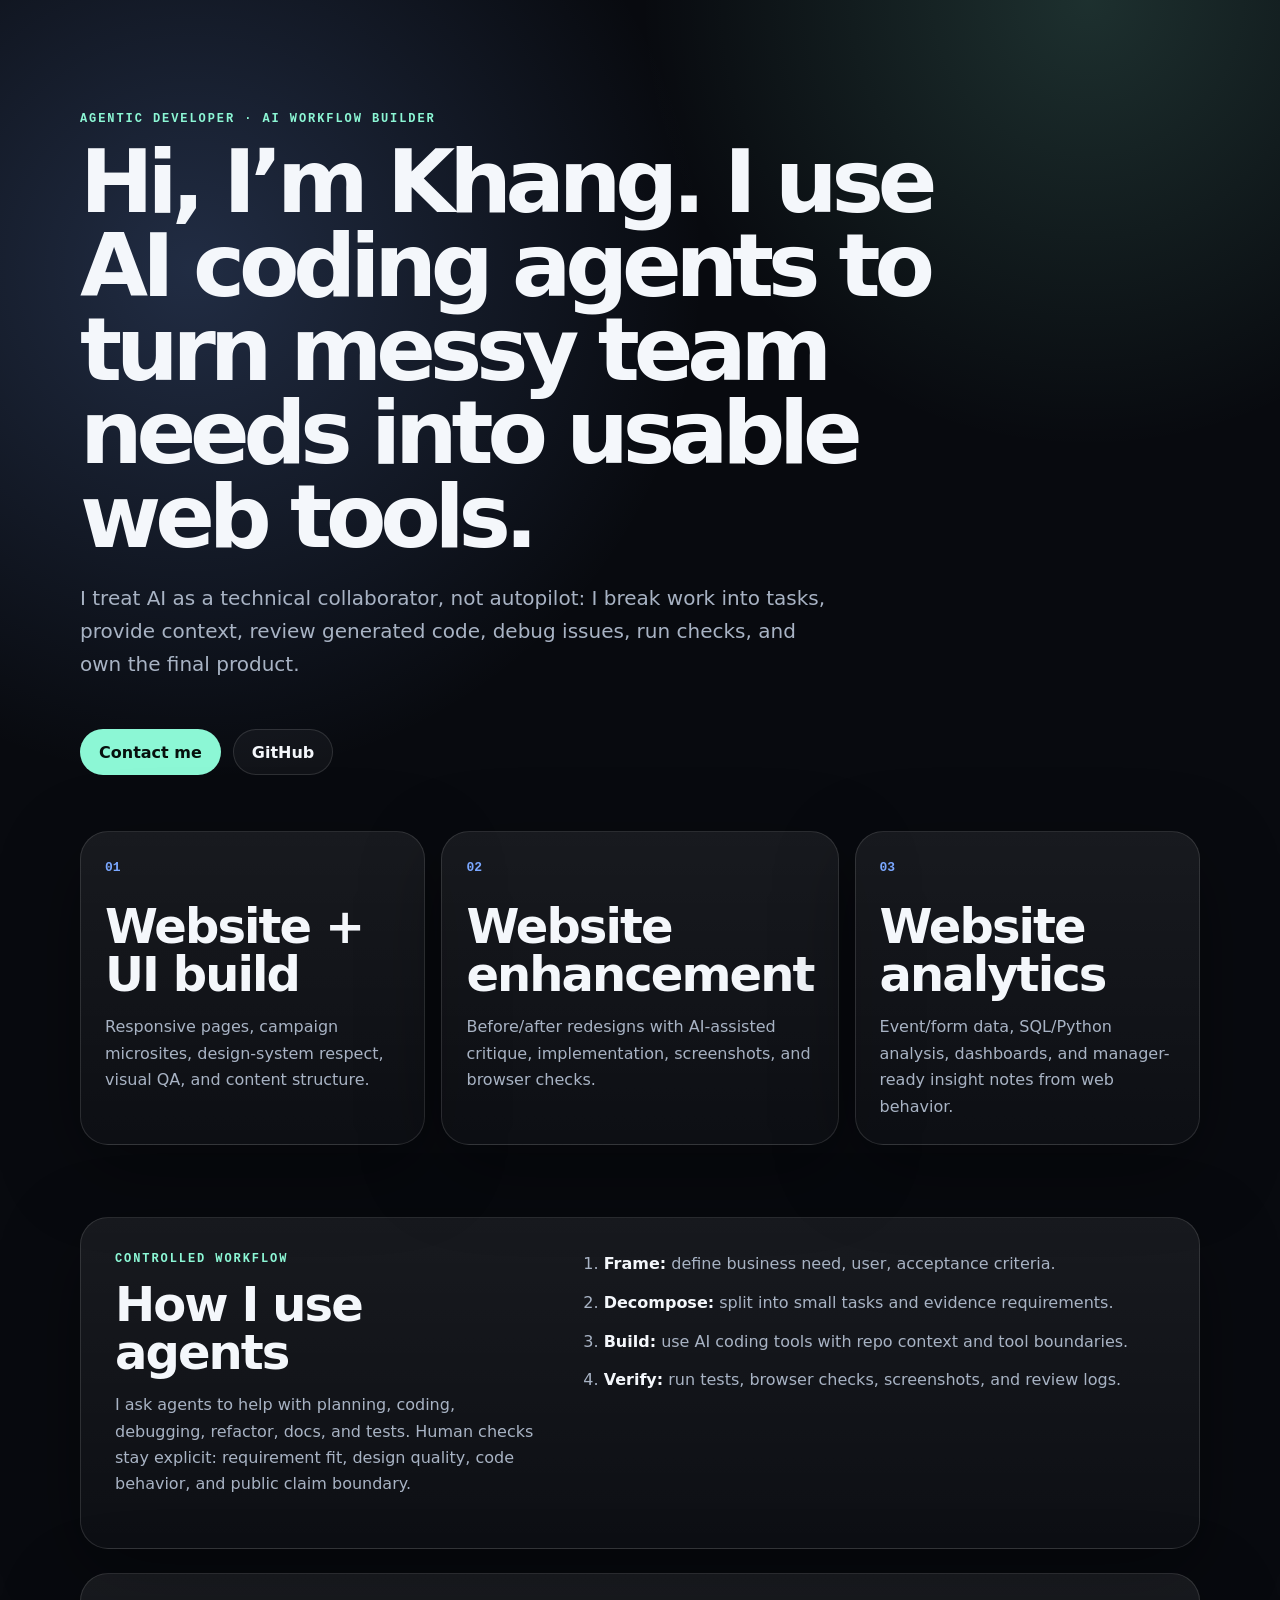
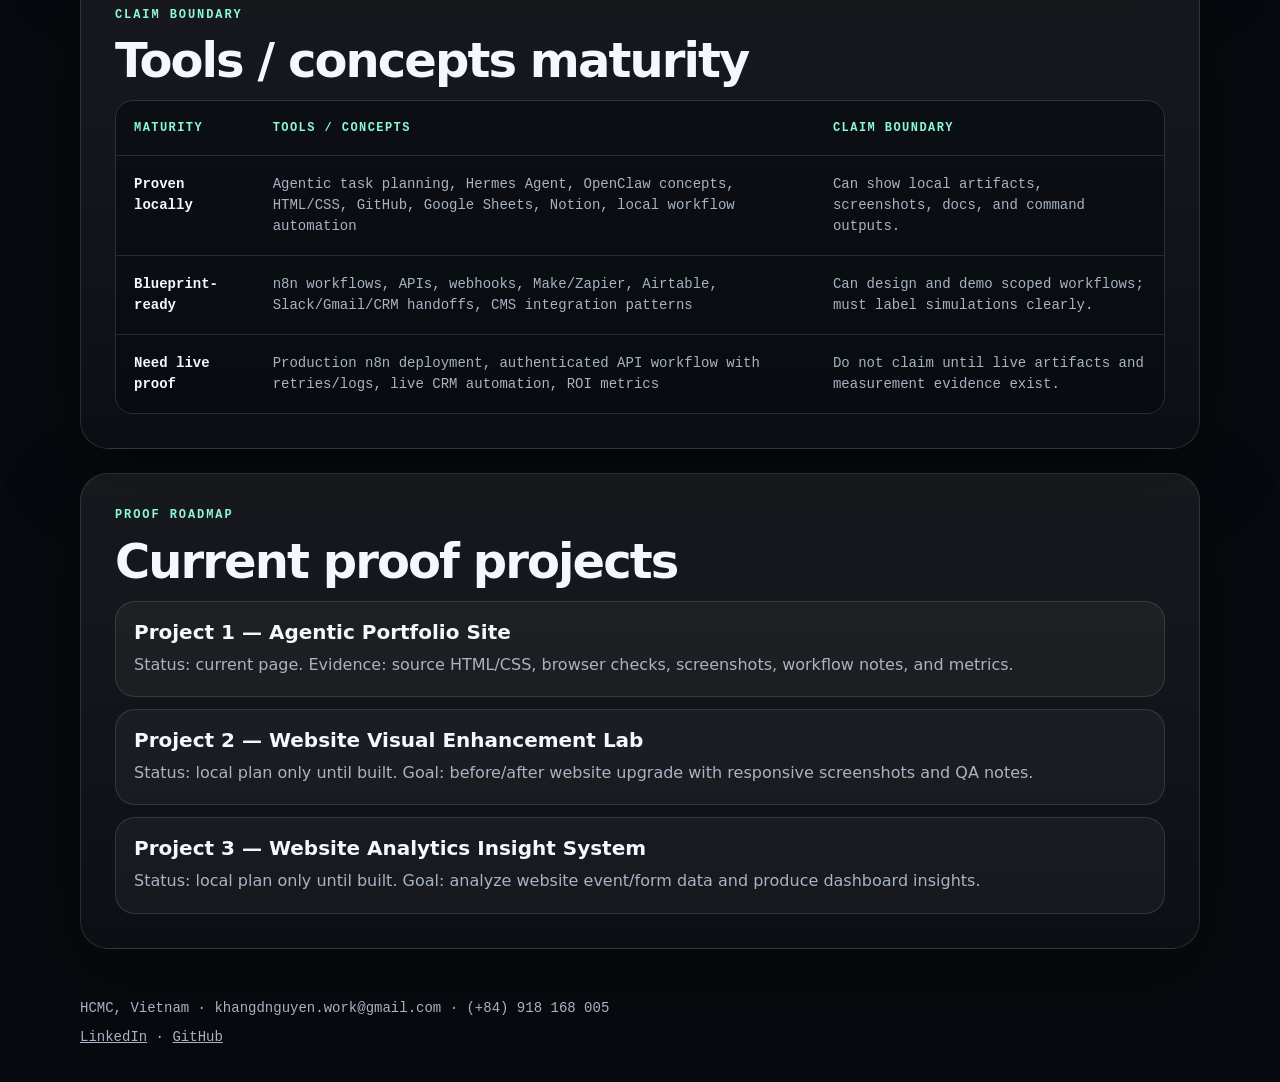
==== src/index.html @ bc2390c4 "Deploy agentic portfolio site" ====
<!doctype html>
<html lang="en">
<head>
  <meta charset="utf-8" />
  <meta name="viewport" content="width=device-width, initial-scale=1" />
  <title>Khang Nguyen — Agentic Developer</title>
  <meta name="description" content="Khang Nguyen builds web tools with AI coding agents, human review, and verification evidence." />
  <link rel="stylesheet" href="./styles.css" />
</head>
<body>
  <main class="site-shell">
    <section class="hero" aria-labelledby="hero-title">
      <div class="eyebrow">Agentic Developer · AI Workflow Builder</div>
      <h1 id="hero-title">Hi, I’m Khang. I use AI coding agents to turn messy team needs into usable web tools.</h1>
      <p class="hero-copy">I treat AI as a technical collaborator, not autopilot: I break work into tasks, provide context, review generated code, debug issues, run checks, and own the final product.</p>
      <div class="hero-actions">
        <a class="button primary" href="mailto:khangdnguyen.work@gmail.com">Contact me</a>
        <a class="button secondary" href="https://github.com/im-khang">GitHub</a>
      </div>
    </section>

    <section class="proof-grid" aria-label="Portfolio proof pillars">
      <article class="card">
        <span class="card-kicker">01</span>
        <h2>Website + UI build</h2>
        <p>Responsive pages, campaign microsites, design-system respect, visual QA, and content structure.</p>
      </article>
      <article class="card">
        <span class="card-kicker">02</span>
        <h2>Website enhancement</h2>
        <p>Before/after redesigns with AI-assisted critique, implementation, screenshots, and browser checks.</p>
      </article>
      <article class="card">
        <span class="card-kicker">03</span>
        <h2>Website analytics</h2>
        <p>Event/form data, SQL/Python analysis, dashboards, and manager-ready insight notes from web behavior.</p>
      </article>
    </section>

    <section class="workflow" aria-labelledby="workflow-title">
      <div>
        <div class="eyebrow">Controlled workflow</div>
        <h2 id="workflow-title">How I use agents</h2>
        <p>I ask agents to help with planning, coding, debugging, refactor, docs, and tests. Human checks stay explicit: requirement fit, design quality, code behavior, and public claim boundary.</p>
      </div>
      <ol class="steps">
        <li><strong>Frame:</strong> define business need, user, acceptance criteria.</li>
        <li><strong>Decompose:</strong> split into small tasks and evidence requirements.</li>
        <li><strong>Build:</strong> use AI coding tools with repo context and tool boundaries.</li>
        <li><strong>Verify:</strong> run tests, browser checks, screenshots, and review logs.</li>
      </ol>
    </section>

    <section class="maturity" aria-labelledby="maturity-title">
      <div class="eyebrow">Claim boundary</div>
      <h2 id="maturity-title">Tools / concepts maturity</h2>
      <div class="table-wrap">
        <table>
          <thead>
            <tr>
              <th>MATURITY</th>
              <th>TOOLS / CONCEPTS</th>
              <th>CLAIM BOUNDARY</th>
            </tr>
          </thead>
          <tbody>
            <tr>
              <td>Proven locally</td>
              <td>Agentic task planning, Hermes Agent, OpenClaw concepts, HTML/CSS, GitHub, Google Sheets, Notion, local workflow automation</td>
              <td>Can show local artifacts, screenshots, docs, and command outputs.</td>
            </tr>
            <tr>
              <td>Blueprint-ready</td>
              <td>n8n workflows, APIs, webhooks, Make/Zapier, Airtable, Slack/Gmail/CRM handoffs, CMS integration patterns</td>
              <td>Can design and demo scoped workflows; must label simulations clearly.</td>
            </tr>
            <tr>
              <td>Need live proof</td>
              <td>Production n8n deployment, authenticated API workflow with retries/logs, live CRM automation, ROI metrics</td>
              <td>Do not claim until live artifacts and measurement evidence exist.</td>
            </tr>
          </tbody>
        </table>
      </div>
    </section>

    <section class="cases" aria-labelledby="cases-title">
      <div class="eyebrow">Proof roadmap</div>
      <h2 id="cases-title">Current proof projects</h2>
      <div class="case-list">
        <article>
          <h3>Project 1 — Agentic Portfolio Site</h3>
          <p>Status: current page. Evidence: source HTML/CSS, browser checks, screenshots, workflow notes, and metrics.</p>
        </article>
        <article>
          <h3>Project 2 — Website Visual Enhancement Lab</h3>
          <p>Status: local plan only until built. Goal: before/after website upgrade with responsive screenshots and QA notes.</p>
        </article>
        <article>
          <h3>Project 3 — Website Analytics Insight System</h3>
          <p>Status: local plan only until built. Goal: analyze website event/form data and produce dashboard insights.</p>
        </article>
      </div>
    </section>

    <footer>
      <p>HCMC, Vietnam · khangdnguyen.work@gmail.com · (+84) 918 168 005</p>
      <p><a href="https://www.linkedin.com/in/khangnguyenduy3110/">LinkedIn</a> · <a href="https://github.com/im-khang">GitHub</a></p>
    </footer>
  </main>
</body>
</html>
---- src/styles.css ----
:root {
  color-scheme: dark;
  --bg: #080a0f;
  --panel: #111722;
  --panel-2: #151d2b;
  --text: #f4f7fb;
  --muted: #a8b3c4;
  --line: rgba(255,255,255,.12);
  --accent: #8cf7d5;
  --accent-2: #7aa7ff;
  --warn: #ffd166;
  --shadow: 0 24px 80px rgba(0,0,0,.35);
}

* { box-sizing: border-box; }
html { scroll-behavior: smooth; }
body {
  margin: 0;
  min-height: 100vh;
  background:
    radial-gradient(circle at 15% 10%, rgba(122,167,255,.22), transparent 32rem),
    radial-gradient(circle at 85% 0%, rgba(140,247,213,.16), transparent 28rem),
    var(--bg);
  color: var(--text);
  font-family: Inter, ui-sans-serif, system-ui, -apple-system, BlinkMacSystemFont, "Segoe UI", sans-serif;
}

a { color: inherit; }
.site-shell {
  width: min(1120px, calc(100% - 32px));
  margin: 0 auto;
  padding: 40px 0 28px;
}

.hero {
  min-height: 74vh;
  display: grid;
  align-content: center;
  padding: 72px 0 44px;
}
.eyebrow {
  color: var(--accent);
  font: 700 12px/1.2 ui-monospace, SFMono-Regular, Menlo, monospace;
  letter-spacing: .16em;
  text-transform: uppercase;
  margin-bottom: 14px;
}
h1, h2, h3, p { margin-top: 0; }
h1 {
  max-width: 940px;
  font-size: clamp(42px, 8vw, 88px);
  line-height: .95;
  letter-spacing: -.07em;
  margin-bottom: 24px;
}
h2 {
  font-size: clamp(28px, 4vw, 48px);
  line-height: 1;
  letter-spacing: -.04em;
  margin-bottom: 16px;
}
h3 { font-size: 20px; margin-bottom: 8px; }
p { color: var(--muted); line-height: 1.65; }
.hero-copy { max-width: 760px; font-size: 20px; }
.hero-actions { display: flex; gap: 12px; flex-wrap: wrap; margin-top: 28px; }
.button {
  display: inline-flex;
  align-items: center;
  justify-content: center;
  min-height: 46px;
  padding: 0 18px;
  border-radius: 999px;
  text-decoration: none;
  border: 1px solid var(--line);
  font-weight: 700;
}
.button.primary { background: var(--accent); color: #07100d; border-color: transparent; }
.button.secondary { background: rgba(255,255,255,.04); }

.proof-grid {
  display: grid;
  grid-template-columns: repeat(3, 1fr);
  gap: 16px;
  margin: 12px 0 72px;
}
.card, .workflow, .maturity, .cases {
  background: linear-gradient(180deg, rgba(255,255,255,.065), rgba(255,255,255,.025));
  border: 1px solid var(--line);
  border-radius: 28px;
  box-shadow: var(--shadow);
}
.card { padding: 24px; }
.card-kicker {
  display: inline-flex;
  margin-bottom: 28px;
  color: var(--accent-2);
  font: 700 13px/1 ui-monospace, SFMono-Regular, Menlo, monospace;
}
.card p { margin-bottom: 0; }

.workflow {
  display: grid;
  grid-template-columns: .85fr 1.15fr;
  gap: 32px;
  padding: 34px;
  margin-bottom: 24px;
}
.steps {
  margin: 0;
  padding-left: 24px;
  color: var(--muted);
}
.steps li { margin: 0 0 14px; line-height: 1.55; }
.steps strong { color: var(--text); }

.maturity, .cases { padding: 34px; margin-bottom: 24px; }
.table-wrap { overflow-x: auto; border-radius: 18px; border: 1px solid var(--line); }
table {
  width: 100%;
  min-width: 760px;
  border-collapse: collapse;
  background: rgba(5,8,12,.55);
  font: 14px/1.5 ui-monospace, SFMono-Regular, Menlo, monospace;
}
th, td { padding: 18px; text-align: left; vertical-align: top; border-bottom: 1px solid var(--line); }
th { color: var(--accent); font-size: 12px; letter-spacing: .12em; }
td { color: var(--muted); }
td:first-child { color: var(--text); font-weight: 700; }
tr:last-child td { border-bottom: 0; }

.case-list { display: grid; gap: 12px; }
.case-list article {
  padding: 18px;
  background: rgba(255,255,255,.04);
  border: 1px solid var(--line);
  border-radius: 20px;
}
.case-list p { margin-bottom: 0; }

footer {
  padding: 24px 0 0;
  color: var(--muted);
  font: 14px/1.6 ui-monospace, SFMono-Regular, Menlo, monospace;
}
footer p { margin: 0 0 6px; }

@media (max-width: 820px) {
  .site-shell { width: min(100% - 22px, 1120px); padding-top: 20px; }
  .hero { min-height: auto; padding: 56px 0 30px; }
  .proof-grid, .workflow { grid-template-columns: 1fr; }
  .proof-grid { margin-bottom: 24px; }
  .workflow, .maturity, .cases { padding: 22px; border-radius: 22px; }
  h1 { letter-spacing: -.05em; }
  .hero-copy { font-size: 17px; }
  table { font-size: 13px; }
}
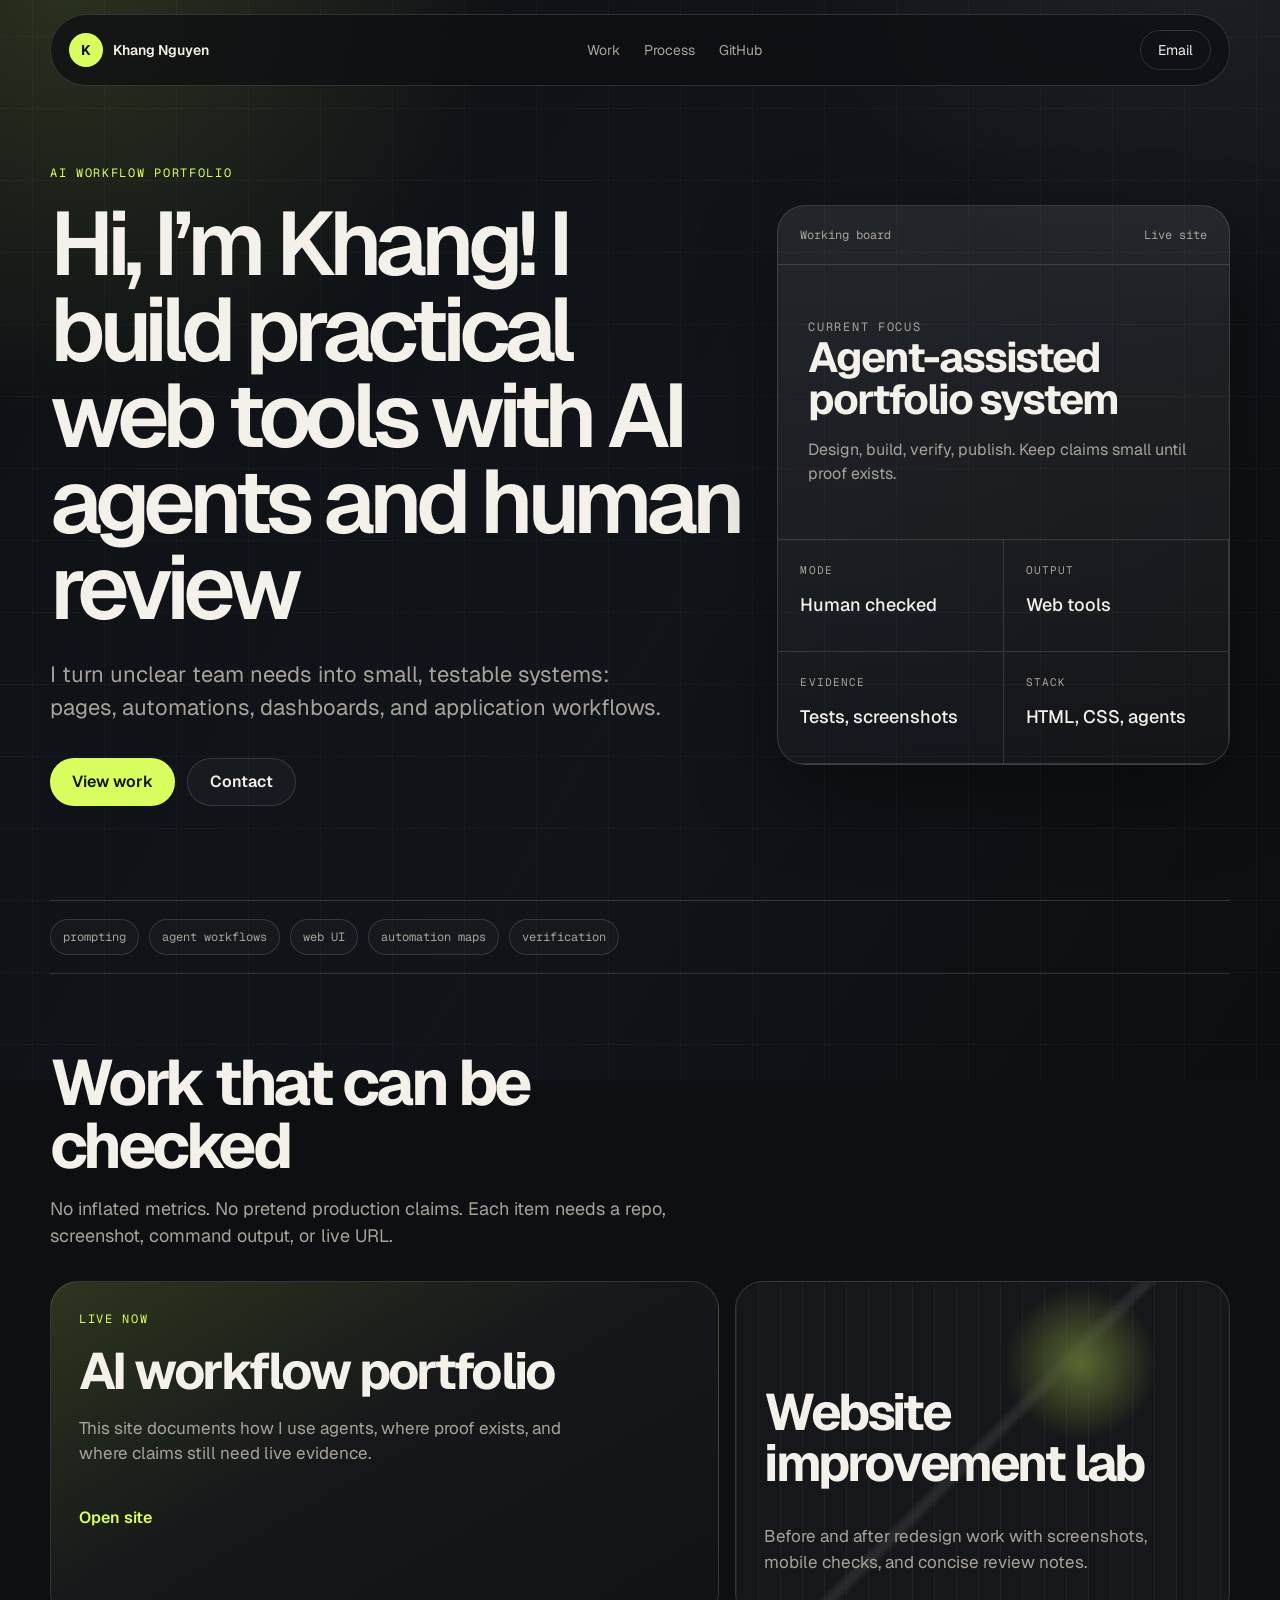
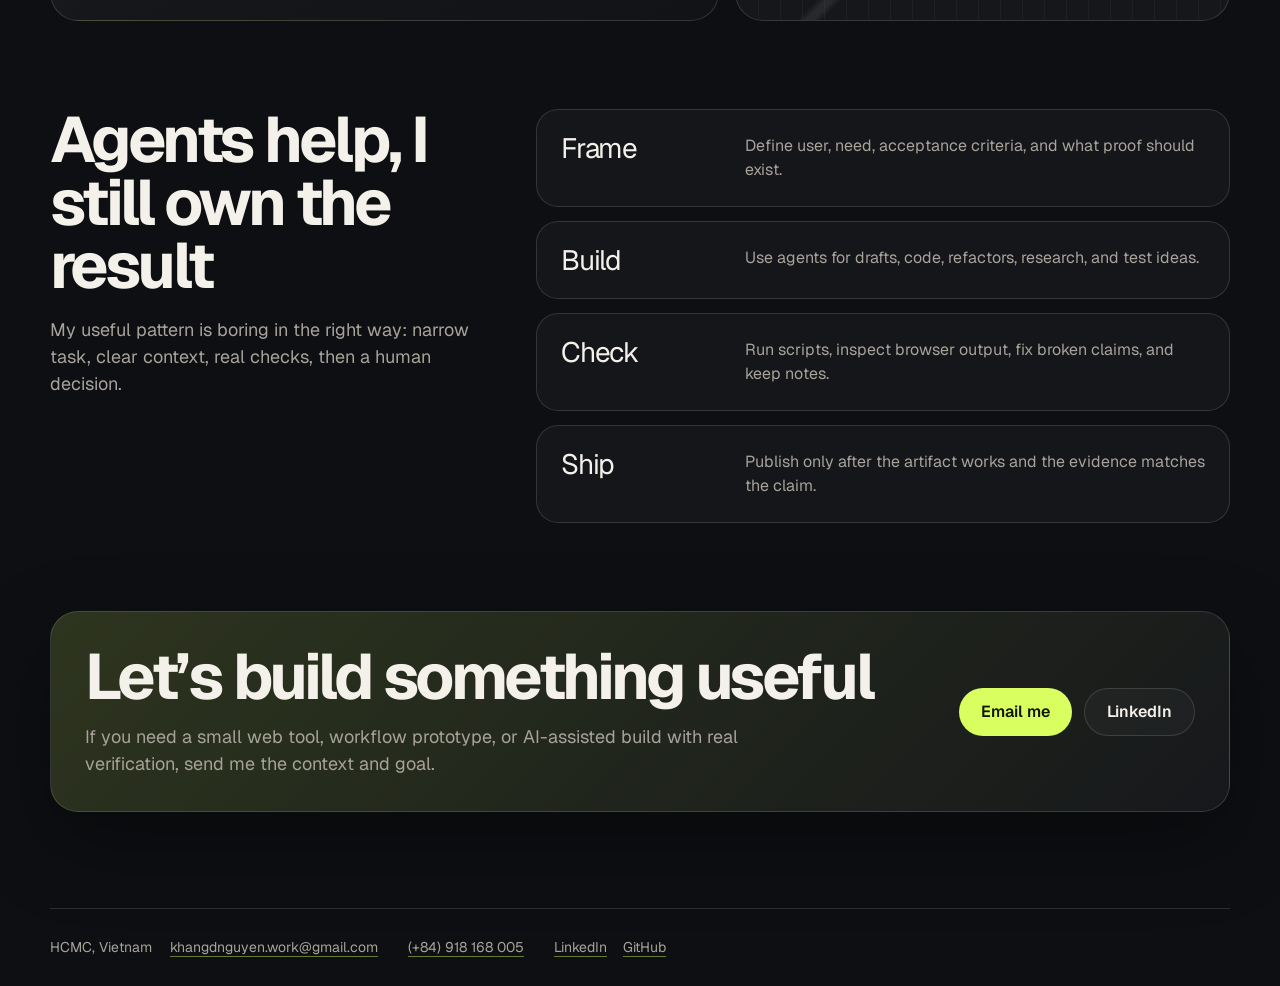
==== commit 0116a6f7: "Add portfolio closing CTA" ====
--- a/src/index.html
+++ b/src/index.html
@@ -3,110 +3,154 @@
 <head>
   <meta charset="utf-8" />
   <meta name="viewport" content="width=device-width, initial-scale=1" />
-  <title>Khang Nguyen — Agentic Developer</title>
-  <meta name="description" content="Khang Nguyen builds web tools with AI coding agents, human review, and verification evidence." />
+  <title>Khang Nguyen - AI workflow portfolio</title>
+  <meta name="description" content="Khang Nguyen builds small web tools and AI-assisted workflows with clear verification evidence." />
+  <meta property="og:title" content="Khang Nguyen - AI workflow portfolio" />
+  <meta property="og:description" content="AI workflow builder focused on practical web tools, agent-assisted delivery, and honest proof." />
+  <link rel="preconnect" href="https://fonts.googleapis.com" />
+  <link rel="preconnect" href="https://fonts.gstatic.com" crossorigin />
+  <link href="https://fonts.googleapis.com/css2?family=Geist:wght@300;400;500;600&family=Geist+Mono:wght@400;500&display=swap" rel="stylesheet" />
   <link rel="stylesheet" href="./styles.css" />
 </head>
 <body>
-  <main class="site-shell">
+  <div class="ambient" aria-hidden="true"></div>
+  <header class="nav">
+    <a class="brand" href="#top" aria-label="Khang Nguyen home">
+      <span class="mark">K</span>
+      <span>Khang Nguyen</span>
+    </a>
+    <nav aria-label="Primary">
+      <a href="#work">Work</a>
+      <a href="#process">Process</a>
+      <a href="https://github.com/im-khang">GitHub</a>
+    </nav>
+    <a class="nav-cta" href="mailto:khangdnguyen.work@gmail.com">Email</a>
+  </header>
+
+  <main id="top">
     <section class="hero" aria-labelledby="hero-title">
-      <div class="eyebrow">Agentic Developer · AI Workflow Builder</div>
-      <h1 id="hero-title">Hi, I’m Khang. I use AI coding agents to turn messy team needs into usable web tools.</h1>
-      <p class="hero-copy">I treat AI as a technical collaborator, not autopilot: I break work into tasks, provide context, review generated code, debug issues, run checks, and own the final product.</p>
-      <div class="hero-actions">
-        <a class="button primary" href="mailto:khangdnguyen.work@gmail.com">Contact me</a>
-        <a class="button secondary" href="https://github.com/im-khang">GitHub</a>
+      <div class="hero-copy">
+        <p class="kicker">AI workflow portfolio</p>
+        <h1 id="hero-title">Hi, I’m Khang! I build practical web tools with AI agents and human review</h1>
+        <p class="lead">I turn unclear team needs into small, testable systems: pages, automations, dashboards, and application workflows.</p>
+        <div class="hero-actions" aria-label="Primary actions">
+          <a class="button primary" href="#work">View work</a>
+          <a class="button ghost" href="mailto:khangdnguyen.work@gmail.com">Contact</a>
+        </div>
       </div>
+
+      <aside class="hero-panel" aria-label="Current working board">
+        <div class="panel-top">
+          <span>Working board</span>
+          <span>Live site</span>
+        </div>
+        <div class="panel-feature">
+          <p class="panel-label">Current focus</p>
+          <h2>Agent-assisted portfolio system</h2>
+          <p>Design, build, verify, publish. Keep claims small until proof exists.</p>
+        </div>
+        <div class="panel-grid">
+          <div>
+            <span>Mode</span>
+            <strong>Human checked</strong>
+          </div>
+          <div>
+            <span>Output</span>
+            <strong>Web tools</strong>
+          </div>
+          <div>
+            <span>Evidence</span>
+            <strong>Tests, screenshots</strong>
+          </div>
+          <div>
+            <span>Stack</span>
+            <strong>HTML, CSS, agents</strong>
+          </div>
+        </div>
+      </aside>
     </section>
 
-    <section class="proof-grid" aria-label="Portfolio proof pillars">
-      <article class="card">
-        <span class="card-kicker">01</span>
-        <h2>Website + UI build</h2>
-        <p>Responsive pages, campaign microsites, design-system respect, visual QA, and content structure.</p>
-      </article>
-      <article class="card">
-        <span class="card-kicker">02</span>
-        <h2>Website enhancement</h2>
-        <p>Before/after redesigns with AI-assisted critique, implementation, screenshots, and browser checks.</p>
-      </article>
-      <article class="card">
-        <span class="card-kicker">03</span>
-        <h2>Website analytics</h2>
-        <p>Event/form data, SQL/Python analysis, dashboards, and manager-ready insight notes from web behavior.</p>
-      </article>
+    <section class="capability-strip" aria-label="Capabilities">
+      <span>prompting</span>
+      <span>agent workflows</span>
+      <span>web UI</span>
+      <span>automation maps</span>
+      <span>verification</span>
     </section>
 
-    <section class="workflow" aria-labelledby="workflow-title">
-      <div>
-        <div class="eyebrow">Controlled workflow</div>
-        <h2 id="workflow-title">How I use agents</h2>
-        <p>I ask agents to help with planning, coding, debugging, refactor, docs, and tests. Human checks stay explicit: requirement fit, design quality, code behavior, and public claim boundary.</p>
+    <section id="work" class="work" aria-labelledby="work-title">
+      <div class="section-heading">
+        <h2 id="work-title">Work that can be checked</h2>
+        <p>No inflated metrics. No pretend production claims. Each item needs a repo, screenshot, command output, or live URL.</p>
       </div>
-      <ol class="steps">
-        <li><strong>Frame:</strong> define business need, user, acceptance criteria.</li>
-        <li><strong>Decompose:</strong> split into small tasks and evidence requirements.</li>
-        <li><strong>Build:</strong> use AI coding tools with repo context and tool boundaries.</li>
-        <li><strong>Verify:</strong> run tests, browser checks, screenshots, and review logs.</li>
-      </ol>
-    </section>
-
-    <section class="maturity" aria-labelledby="maturity-title">
-      <div class="eyebrow">Claim boundary</div>
-      <h2 id="maturity-title">Tools / concepts maturity</h2>
-      <div class="table-wrap">
-        <table>
-          <thead>
-            <tr>
-              <th>MATURITY</th>
-              <th>TOOLS / CONCEPTS</th>
-              <th>CLAIM BOUNDARY</th>
-            </tr>
-          </thead>
-          <tbody>
-            <tr>
-              <td>Proven locally</td>
-              <td>Agentic task planning, Hermes Agent, OpenClaw concepts, HTML/CSS, GitHub, Google Sheets, Notion, local workflow automation</td>
-              <td>Can show local artifacts, screenshots, docs, and command outputs.</td>
-            </tr>
-            <tr>
-              <td>Blueprint-ready</td>
-              <td>n8n workflows, APIs, webhooks, Make/Zapier, Airtable, Slack/Gmail/CRM handoffs, CMS integration patterns</td>
-              <td>Can design and demo scoped workflows; must label simulations clearly.</td>
-            </tr>
-            <tr>
-              <td>Need live proof</td>
-              <td>Production n8n deployment, authenticated API workflow with retries/logs, live CRM automation, ROI metrics</td>
-              <td>Do not claim until live artifacts and measurement evidence exist.</td>
-            </tr>
-          </tbody>
-        </table>
-      </div>
-    </section>
-
-    <section class="cases" aria-labelledby="cases-title">
-      <div class="eyebrow">Proof roadmap</div>
-      <h2 id="cases-title">Current proof projects</h2>
-      <div class="case-list">
-        <article>
-          <h3>Project 1 — Agentic Portfolio Site</h3>
-          <p>Status: current page. Evidence: source HTML/CSS, browser checks, screenshots, workflow notes, and metrics.</p>
+      <div class="work-grid">
+        <article class="work-card featured">
+          <div class="work-meta">Live now</div>
+          <h3>AI workflow portfolio</h3>
+          <p>This site documents how I use agents, where proof exists, and where claims still need live evidence.</p>
+          <a href="https://im-khang.com">Open site</a>
         </article>
-        <article>
-          <h3>Project 2 — Website Visual Enhancement Lab</h3>
-          <p>Status: local plan only until built. Goal: before/after website upgrade with responsive screenshots and QA notes.</p>
-        </article>
-        <article>
-          <h3>Project 3 — Website Analytics Insight System</h3>
-          <p>Status: local plan only until built. Goal: analyze website event/form data and produce dashboard insights.</p>
+        <article class="work-card image-card">
+          <div class="texture" aria-hidden="true"></div>
+          <h3>Website improvement lab</h3>
+          <p>Before and after redesign work with screenshots, mobile checks, and concise review notes.</p>
         </article>
       </div>
     </section>
 
-    <footer>
-      <p>HCMC, Vietnam · khangdnguyen.work@gmail.com · (+84) 918 168 005</p>
-      <p><a href="https://www.linkedin.com/in/khangnguyenduy3110/">LinkedIn</a> · <a href="https://github.com/im-khang">GitHub</a></p>
-    </footer>
+    <section id="process" class="process" aria-labelledby="process-title">
+      <div class="process-copy">
+        <h2 id="process-title">Agents help, I still own the result</h2>
+        <p>My useful pattern is boring in the right way: narrow task, clear context, real checks, then a human decision.</p>
+      </div>
+      <ol class="process-list">
+        <li>
+          <span>Frame</span>
+          <p>Define user, need, acceptance criteria, and what proof should exist.</p>
+        </li>
+        <li>
+          <span>Build</span>
+          <p>Use agents for drafts, code, refactors, research, and test ideas.</p>
+        </li>
+        <li>
+          <span>Check</span>
+          <p>Run scripts, inspect browser output, fix broken claims, and keep notes.</p>
+        </li>
+        <li>
+          <span>Ship</span>
+          <p>Publish only after the artifact works and the evidence matches the claim.</p>
+        </li>
+      </ol>
+    </section>
+
+    <section class="cta-section" aria-labelledby="cta-title">
+      <div>
+        <h2 id="cta-title">Let’s build something useful</h2>
+        <p>If you need a small web tool, workflow prototype, or AI-assisted build with real verification, send me the context and goal.</p>
+      </div>
+      <div class="cta-actions">
+        <a class="button primary" href="mailto:khangdnguyen.work@gmail.com">Email me</a>
+        <a class="button ghost" href="https://www.linkedin.com/in/khangnguyenduy3110/">LinkedIn</a>
+      </div>
+    </section>
+
   </main>
+
+  <footer class="footer">
+    <p>HCMC, Vietnam</p>
+    <p><a href="mailto:khangdnguyen.work@gmail.com">khangdnguyen.work@gmail.com</a></p>
+    <p><a href="tel:+84918168005">(+84) 918 168 005</a></p>
+    <p><a href="https://www.linkedin.com/in/khangnguyenduy3110/">LinkedIn</a> <a href="https://github.com/im-khang">GitHub</a></p>
+  </footer>
+
+  <script>
+    const revealItems = document.querySelectorAll('.work-card, .process-list li, .proof-rows article');
+    const observer = new IntersectionObserver((entries) => {
+      for (const entry of entries) {
+        if (entry.isIntersecting) entry.target.classList.add('in-view');
+      }
+    }, { threshold: 0.18 });
+    revealItems.forEach((item) => observer.observe(item));
+  </script>
 </body>
 </html>
--- a/src/styles.css
+++ b/src/styles.css
@@ -1,156 +1,64 @@
-:root {
+:root{
   color-scheme: dark;
-  --bg: #080a0f;
-  --panel: #111722;
-  --panel-2: #151d2b;
-  --text: #f4f7fb;
-  --muted: #a8b3c4;
-  --line: rgba(255,255,255,.12);
-  --accent: #8cf7d5;
-  --accent-2: #7aa7ff;
-  --warn: #ffd166;
-  --shadow: 0 24px 80px rgba(0,0,0,.35);
+  --bg:#0d0f12;
+  --panel:#15181d;
+  --panel-2:#1d2128;
+  --text:#f4f1ea;
+  --muted:#a8a39a;
+  --line:rgba(244,241,234,.14);
+  --accent:#d8ff5f;
+  --accent-dark:#1f2a05;
+  --radius:28px;
+  --shadow:0 30px 80px rgba(0,0,0,.35);
 }
-
-* { box-sizing: border-box; }
-html { scroll-behavior: smooth; }
-body {
-  margin: 0;
-  min-height: 100vh;
+*{box-sizing:border-box}
+html{scroll-behavior:smooth}
+body{
+  margin:0;
+  font-family:Geist,system-ui,-apple-system,BlinkMacSystemFont,"Segoe UI",sans-serif;
+  background:var(--bg);
+  color:var(--text);
+  line-height:1.5;
+  overflow-x:hidden;
+}
+a{color:inherit;text-decoration:none}
+.ambient{
+  position:fixed;inset:-20%;z-index:-2;pointer-events:none;
   background:
-    radial-gradient(circle at 15% 10%, rgba(122,167,255,.22), transparent 32rem),
-    radial-gradient(circle at 85% 0%, rgba(140,247,213,.16), transparent 28rem),
-    var(--bg);
-  color: var(--text);
-  font-family: Inter, ui-sans-serif, system-ui, -apple-system, BlinkMacSystemFont, "Segoe UI", sans-serif;
+    radial-gradient(circle at 18% 12%,rgba(216,255,95,.14),transparent 24%),
+    radial-gradient(circle at 84% 0%,rgba(255,255,255,.08),transparent 25%),
+    linear-gradient(120deg,#0d0f12,#111419 55%,#0b0c0f);
 }
-
-a { color: inherit; }
-.site-shell {
-  width: min(1120px, calc(100% - 32px));
-  margin: 0 auto;
-  padding: 40px 0 28px;
+.ambient:after{
+  content:"";position:absolute;inset:0;opacity:.08;mix-blend-mode:screen;
+  background-image:linear-gradient(rgba(255,255,255,.35) 1px,transparent 1px),linear-gradient(90deg,rgba(255,255,255,.35) 1px,transparent 1px);
+  background-size:72px 72px;
 }
-
-.hero {
-  min-height: 74vh;
-  display: grid;
-  align-content: center;
-  padding: 72px 0 44px;
+.nav{
+  position:sticky;top:0;z-index:10;height:72px;margin:14px auto 0;padding:0 18px;
+  width:min(1180px,calc(100% - 28px));display:flex;align-items:center;justify-content:space-between;gap:20px;
+  border:1px solid var(--line);border-radius:999px;background:rgba(13,15,18,.72);backdrop-filter:blur(18px);-webkit-backdrop-filter:blur(18px);
 }
-.eyebrow {
-  color: var(--accent);
-  font: 700 12px/1.2 ui-monospace, SFMono-Regular, Menlo, monospace;
-  letter-spacing: .16em;
-  text-transform: uppercase;
-  margin-bottom: 14px;
-}
-h1, h2, h3, p { margin-top: 0; }
-h1 {
-  max-width: 940px;
-  font-size: clamp(42px, 8vw, 88px);
-  line-height: .95;
-  letter-spacing: -.07em;
-  margin-bottom: 24px;
-}
-h2 {
-  font-size: clamp(28px, 4vw, 48px);
-  line-height: 1;
-  letter-spacing: -.04em;
-  margin-bottom: 16px;
-}
-h3 { font-size: 20px; margin-bottom: 8px; }
-p { color: var(--muted); line-height: 1.65; }
-.hero-copy { max-width: 760px; font-size: 20px; }
-.hero-actions { display: flex; gap: 12px; flex-wrap: wrap; margin-top: 28px; }
-.button {
-  display: inline-flex;
-  align-items: center;
-  justify-content: center;
-  min-height: 46px;
-  padding: 0 18px;
-  border-radius: 999px;
-  text-decoration: none;
-  border: 1px solid var(--line);
-  font-weight: 700;
-}
-.button.primary { background: var(--accent); color: #07100d; border-color: transparent; }
-.button.secondary { background: rgba(255,255,255,.04); }
-
-.proof-grid {
-  display: grid;
-  grid-template-columns: repeat(3, 1fr);
-  gap: 16px;
-  margin: 12px 0 72px;
-}
-.card, .workflow, .maturity, .cases {
-  background: linear-gradient(180deg, rgba(255,255,255,.065), rgba(255,255,255,.025));
-  border: 1px solid var(--line);
-  border-radius: 28px;
-  box-shadow: var(--shadow);
-}
-.card { padding: 24px; }
-.card-kicker {
-  display: inline-flex;
-  margin-bottom: 28px;
-  color: var(--accent-2);
-  font: 700 13px/1 ui-monospace, SFMono-Regular, Menlo, monospace;
-}
-.card p { margin-bottom: 0; }
-
-.workflow {
-  display: grid;
-  grid-template-columns: .85fr 1.15fr;
-  gap: 32px;
-  padding: 34px;
-  margin-bottom: 24px;
-}
-.steps {
-  margin: 0;
-  padding-left: 24px;
-  color: var(--muted);
-}
-.steps li { margin: 0 0 14px; line-height: 1.55; }
-.steps strong { color: var(--text); }
-
-.maturity, .cases { padding: 34px; margin-bottom: 24px; }
-.table-wrap { overflow-x: auto; border-radius: 18px; border: 1px solid var(--line); }
-table {
-  width: 100%;
-  min-width: 760px;
-  border-collapse: collapse;
-  background: rgba(5,8,12,.55);
-  font: 14px/1.5 ui-monospace, SFMono-Regular, Menlo, monospace;
-}
-th, td { padding: 18px; text-align: left; vertical-align: top; border-bottom: 1px solid var(--line); }
-th { color: var(--accent); font-size: 12px; letter-spacing: .12em; }
-td { color: var(--muted); }
-td:first-child { color: var(--text); font-weight: 700; }
-tr:last-child td { border-bottom: 0; }
-
-.case-list { display: grid; gap: 12px; }
-.case-list article {
-  padding: 18px;
-  background: rgba(255,255,255,.04);
-  border: 1px solid var(--line);
-  border-radius: 20px;
-}
-.case-list p { margin-bottom: 0; }
-
-footer {
-  padding: 24px 0 0;
-  color: var(--muted);
-  font: 14px/1.6 ui-monospace, SFMono-Regular, Menlo, monospace;
-}
-footer p { margin: 0 0 6px; }
-
-@media (max-width: 820px) {
-  .site-shell { width: min(100% - 22px, 1120px); padding-top: 20px; }
-  .hero { min-height: auto; padding: 56px 0 30px; }
-  .proof-grid, .workflow { grid-template-columns: 1fr; }
-  .proof-grid { margin-bottom: 24px; }
-  .workflow, .maturity, .cases { padding: 22px; border-radius: 22px; }
-  h1 { letter-spacing: -.05em; }
-  .hero-copy { font-size: 17px; }
-  table { font-size: 13px; }
-}
+.brand,.nav nav,.nav-cta{display:flex;align-items:center;gap:10px;font-size:14px;color:var(--muted)}
+.brand{font-weight:600;color:var(--text)}
+.mark{width:34px;height:34px;border-radius:50%;display:grid;place-items:center;background:var(--accent);color:#101403;font-weight:700}
+.nav nav{gap:24px}
+.nav a:hover{color:var(--text)}
+.nav-cta{height:40px;padding:0 17px;border:1px solid var(--line);border-radius:999px;color:var(--text)}
+main{width:min(1180px,calc(100% - 28px));margin:0 auto}
+.hero{min-height:calc(100dvh - 86px);display:grid;grid-template-columns:minmax(0,1.1fr) minmax(320px,.72fr);gap:36px;align-items:center;padding:56px 0 72px}
+.hero-copy{max-width:780px}.kicker,.work-meta,.panel-label{margin:0 0 18px;font-family:"Geist Mono",monospace;font-size:12px;text-transform:uppercase;letter-spacing:.14em;color:var(--accent)}
+h1{font-size:clamp(48px,7vw,94px);line-height:.96;letter-spacing:-.07em;margin:0;max-width:920px;font-weight:600}
+.lead{max-width:620px;color:var(--muted);font-size:clamp(17px,2vw,22px);margin:28px 0 0}
+.hero-actions{display:flex;gap:12px;flex-wrap:wrap;margin-top:34px}.button{height:48px;padding:0 22px;border-radius:999px;display:inline-flex;align-items:center;justify-content:center;font-weight:600;transition:transform .22s ease,background .22s ease,border-color .22s ease}.button:hover{transform:translateY(-2px)}.button:active{transform:translateY(1px) scale(.99)}.primary{background:var(--accent);color:#101403}.ghost{border:1px solid var(--line);color:var(--text);background:rgba(255,255,255,.03)}
+.hero-panel{border:1px solid var(--line);border-radius:var(--radius);background:linear-gradient(180deg,rgba(255,255,255,.08),rgba(255,255,255,.025));box-shadow:var(--shadow);overflow:hidden;min-height:560px;display:flex;flex-direction:column;justify-content:space-between}
+.panel-top{display:flex;justify-content:space-between;padding:20px 22px;border-bottom:1px solid var(--line);font-family:"Geist Mono",monospace;color:var(--muted);font-size:12px}.panel-feature{padding:38px 30px}.panel-feature h2{font-size:42px;line-height:1;letter-spacing:-.05em;margin:0 0 18px}.panel-feature p{color:var(--muted);margin:0}.panel-grid{display:grid;grid-template-columns:1fr 1fr;border-top:1px solid var(--line)}.panel-grid div{padding:22px;border-right:1px solid var(--line);border-bottom:1px solid var(--line);min-height:112px}.panel-grid span{display:block;font-family:"Geist Mono",monospace;font-size:11px;color:var(--muted);margin-bottom:12px;text-transform:uppercase;letter-spacing:.1em}.panel-grid strong{font-size:18px;font-weight:500}
+.capability-strip{border-top:1px solid var(--line);border-bottom:1px solid var(--line);display:flex;gap:10px;flex-wrap:wrap;padding:18px 0;margin-bottom:78px}.capability-strip span{font-family:"Geist Mono",monospace;font-size:12px;color:var(--muted);padding:8px 12px;border:1px solid var(--line);border-radius:999px;background:rgba(255,255,255,.025)}
+section{scroll-margin-top:110px}.section-heading{max-width:700px;margin-bottom:32px}.section-heading h2,.process h2,.proof h2,.cta-section h2{font-size:clamp(36px,5vw,72px);line-height:.98;letter-spacing:-.055em;margin:0 0 18px}.section-heading p,.process-copy p{color:var(--muted);font-size:18px;margin:0;max-width:620px}.work,.process,.proof{padding:0 0 88px}.work-grid{display:grid;grid-template-columns:1.15fr .85fr;grid-auto-rows:minmax(220px,auto);gap:16px}.work-card{border:1px solid var(--line);border-radius:var(--radius);background:rgba(255,255,255,.035);padding:28px;position:relative;overflow:hidden;opacity:0;transform:translateY(18px);transition:opacity .7s ease,transform .7s ease,border-color .25s ease}.work-card.in-view,.process-list li.in-view,.proof-rows article.in-view{opacity:1;transform:none}.work-card:hover{border-color:rgba(216,255,95,.5)}.work-card h3{font-size:clamp(28px,4vw,56px);line-height:1;letter-spacing:-.05em;margin:0 0 18px}.work-card p{color:var(--muted);font-size:17px;max-width:520px}.work-card a{display:inline-flex;margin-top:22px;color:var(--accent);font-weight:600}.featured{background:linear-gradient(150deg,rgba(216,255,95,.16),rgba(255,255,255,.035) 48%,rgba(255,255,255,.02))}.image-card{min-height:340px;display:flex;flex-direction:column;justify-content:flex-end}.texture{position:absolute;inset:0;opacity:.35;background:radial-gradient(circle at 70% 24%,var(--accent),transparent 18%),linear-gradient(135deg,transparent 0 48%,rgba(255,255,255,.22) 49% 50%,transparent 51%),repeating-linear-gradient(90deg,rgba(255,255,255,.12) 0 1px,transparent 1px 22px)}.image-card h3,.image-card p{position:relative}.compact{min-height:220px}.muted{background:var(--panel)}
+.process{display:grid;grid-template-columns:.78fr 1.22fr;gap:42px;align-items:start}.process-copy{position:sticky;top:120px}.process-list{list-style:none;margin:0;padding:0;display:grid;gap:14px}.process-list li{display:grid;grid-template-columns:160px 1fr;gap:24px;border:1px solid var(--line);border-radius:22px;padding:24px;background:rgba(255,255,255,.03);opacity:0;transform:translateY(18px);transition:opacity .7s ease,transform .7s ease}.process-list span{font-size:28px;line-height:1;letter-spacing:-.04em}.process-list p{margin:0;color:var(--muted)}
+.proof h2{max-width:760px}.proof-rows{display:grid;gap:0;border-top:1px solid var(--line)}.proof-rows article{display:grid;grid-template-columns:260px 1fr;gap:40px;padding:28px 0;border-bottom:1px solid var(--line);opacity:0;transform:translateY(18px);transition:opacity .7s ease,transform .7s ease}.proof-rows span{font-family:"Geist Mono",monospace;color:var(--accent);font-size:13px;text-transform:uppercase;letter-spacing:.12em}.proof-rows p{margin:0;color:var(--muted);font-size:18px;max-width:760px}
+.cta-section{margin:0 0 96px;padding:34px;border:1px solid var(--line);border-radius:var(--radius);background:linear-gradient(135deg,rgba(216,255,95,.16),rgba(255,255,255,.04));display:grid;grid-template-columns:1fr auto;gap:28px;align-items:center;box-shadow:var(--shadow)}.cta-section h2{margin:0 0 14px}.cta-section p{margin:0;color:var(--muted);font-size:18px;max-width:680px}.cta-actions{display:flex;gap:12px;flex-wrap:wrap;justify-content:flex-end}
+.footer{width:min(1180px,calc(100% - 28px));margin:0 auto 28px;padding:28px 0 0;border-top:1px solid var(--line);display:flex;gap:18px;flex-wrap:wrap;color:var(--muted);font-size:14px}.footer p{margin:0}.footer a{text-decoration:underline;text-decoration-color:rgba(216,255,95,.45);text-underline-offset:4px;margin-right:12px}
+@media (prefers-reduced-motion:reduce){*,*:before,*:after{animation:none!important;transition:none!important;scroll-behavior:auto!important}.work-card,.process-list li,.proof-rows article{opacity:1;transform:none}}
+@media (max-width:900px){.cta-section{grid-template-columns:1fr}.cta-actions{justify-content:flex-start}.nav{height:auto;min-height:64px;border-radius:24px;align-items:flex-start;padding:14px}.nav nav{display:none}.hero{grid-template-columns:1fr;min-height:auto;padding:54px 0}.hero-panel{min-height:auto}.work-grid,.process{grid-template-columns:1fr}.process-copy{position:static}.proof-rows article{grid-template-columns:1fr;gap:12px}.capability-strip{margin-bottom:80px}h1{font-size:clamp(44px,14vw,72px)}}
+@media (max-width:560px){.cta-section{padding:24px;margin-bottom:72px}main,.footer,.nav{width:calc(100% - 24px)}.hero{gap:22px;padding-top:40px}.hero-actions{width:100%}.button{width:100%}.panel-grid,.process-list li{grid-template-columns:1fr}.panel-grid div{min-height:auto}.work,.process,.proof{padding-bottom:68px}.work-card{padding:22px;border-radius:22px}.section-heading h2,.process h2,.proof h2,.cta-section h2{font-size:42px}.footer{display:grid}}
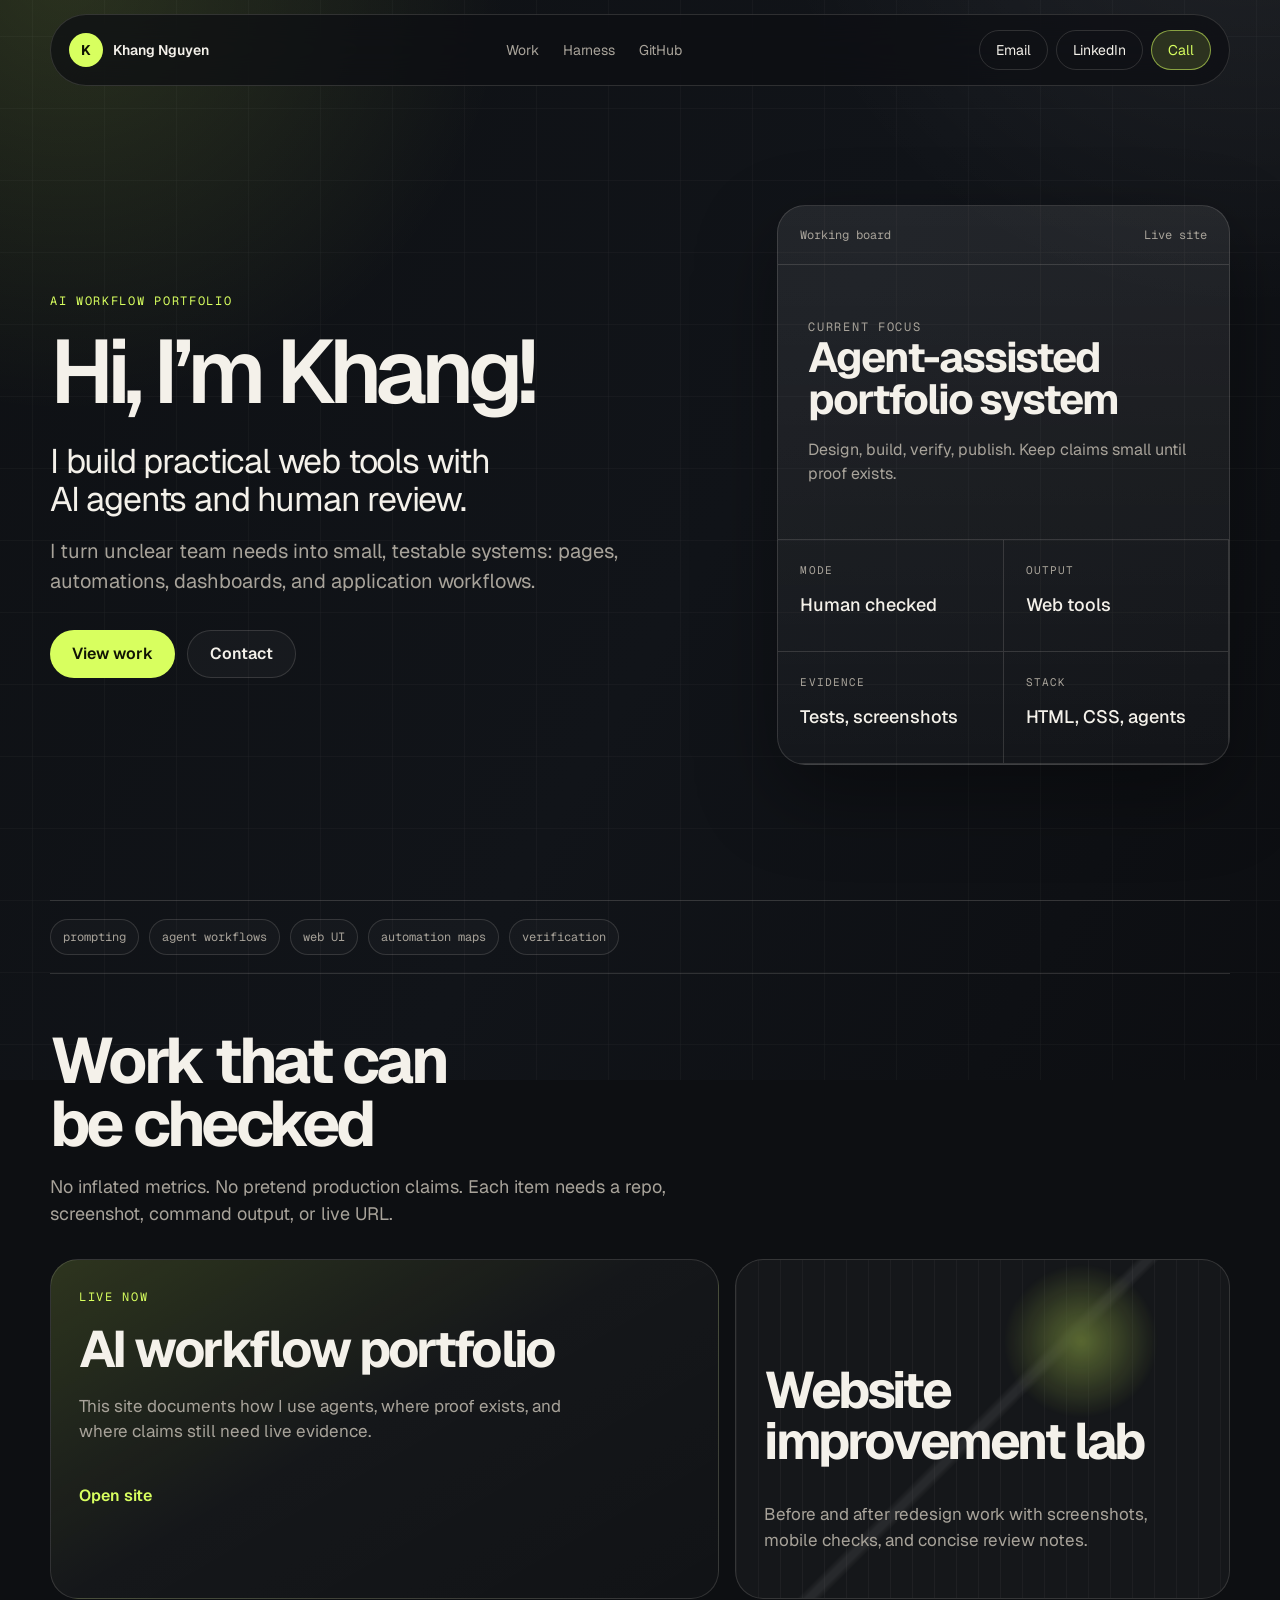
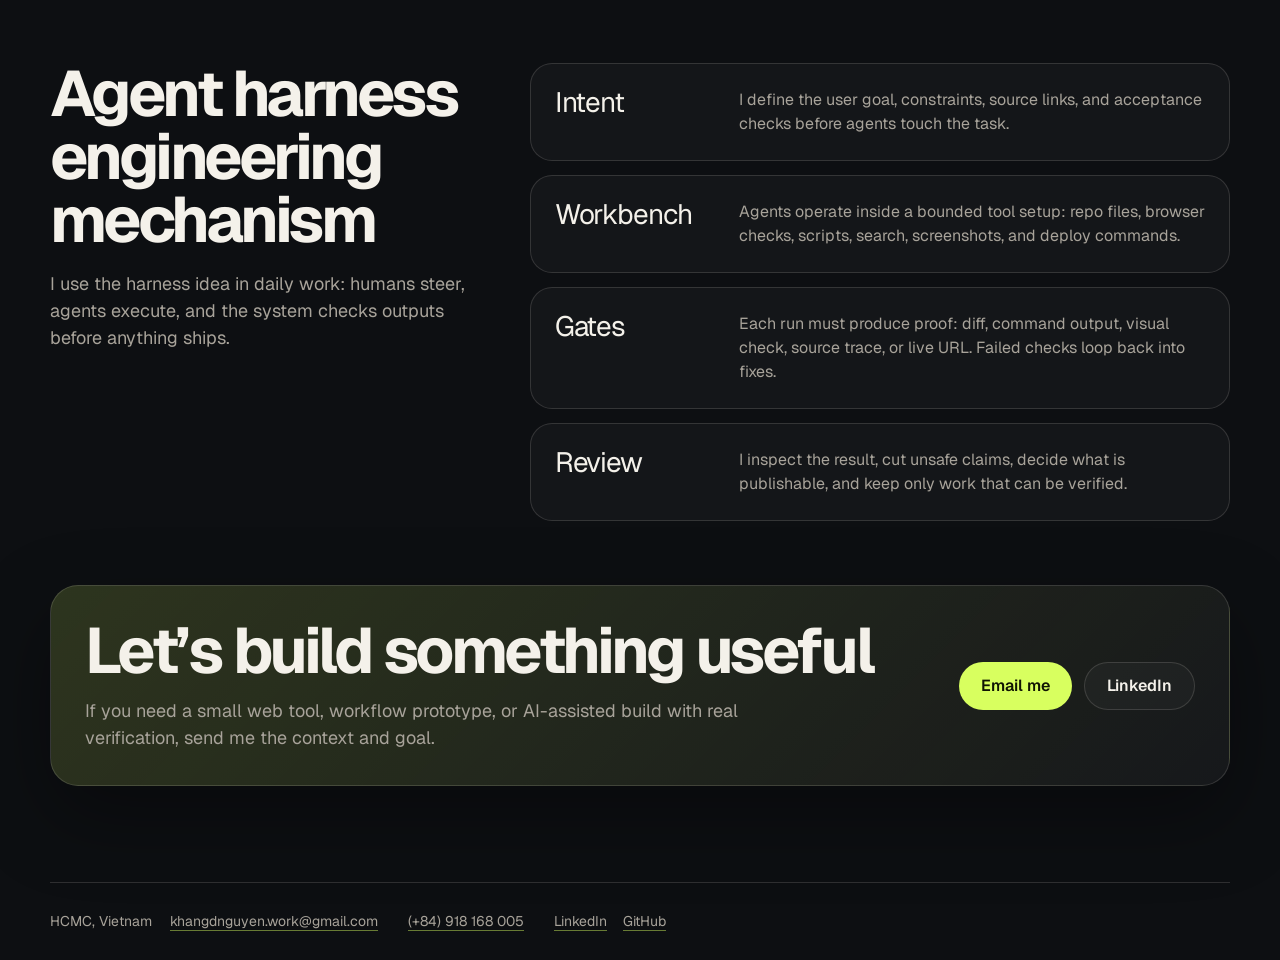
==== commit 06d6a5fe: "Refine top contact buttons" ====
--- a/src/index.html
+++ b/src/index.html
@@ -21,18 +21,23 @@
     </a>
     <nav aria-label="Primary">
       <a href="#work">Work</a>
-      <a href="#process">Process</a>
+      <a href="#process">Harness</a>
       <a href="https://github.com/im-khang">GitHub</a>
     </nav>
-    <a class="nav-cta" href="mailto:khangdnguyen.work@gmail.com">Email</a>
+    <div class="nav-contact" aria-label="Contact links">
+      <a class="nav-cta" href="mailto:khangdnguyen.work@gmail.com">Email</a>
+      <a class="nav-cta" href="https://www.linkedin.com/in/khangnguyenduy3110/">LinkedIn</a>
+      <a class="nav-cta call" href="tel:+84918168005">Call</a>
+    </div>
   </header>
 
   <main id="top">
     <section class="hero" aria-labelledby="hero-title">
       <div class="hero-copy">
         <p class="kicker">AI workflow portfolio</p>
-        <h1 id="hero-title">Hi, I’m Khang! I build practical web tools with AI agents and human review</h1>
-        <p class="lead">I turn unclear team needs into small, testable systems: pages, automations, dashboards, and application workflows.</p>
+        <h1 id="hero-title">Hi, I’m Khang!</h1>
+        <p class="lead">I build practical web tools with AI agents and human review.</p>
+        <p class="supporting-lead">I turn unclear team needs into small, testable systems: pages, automations, dashboards, and application workflows.</p>
         <div class="hero-actions" aria-label="Primary actions">
           <a class="button primary" href="#work">View work</a>
           <a class="button ghost" href="mailto:khangdnguyen.work@gmail.com">Contact</a>
@@ -100,25 +105,25 @@
 
     <section id="process" class="process" aria-labelledby="process-title">
       <div class="process-copy">
-        <h2 id="process-title">Agents help, I still own the result</h2>
-        <p>My useful pattern is boring in the right way: narrow task, clear context, real checks, then a human decision.</p>
+        <h2 id="process-title">Agent harness engineering mechanism</h2>
+        <p>I use the harness idea in daily work: humans steer, agents execute, and the system checks outputs before anything ships.</p>
       </div>
       <ol class="process-list">
         <li>
-          <span>Frame</span>
-          <p>Define user, need, acceptance criteria, and what proof should exist.</p>
+          <span>Intent</span>
+          <p>I define the user goal, constraints, source links, and acceptance checks before agents touch the task.</p>
         </li>
         <li>
-          <span>Build</span>
-          <p>Use agents for drafts, code, refactors, research, and test ideas.</p>
+          <span>Workbench</span>
+          <p>Agents operate inside a bounded tool setup: repo files, browser checks, scripts, search, screenshots, and deploy commands.</p>
         </li>
         <li>
-          <span>Check</span>
-          <p>Run scripts, inspect browser output, fix broken claims, and keep notes.</p>
+          <span>Gates</span>
+          <p>Each run must produce proof: diff, command output, visual check, source trace, or live URL. Failed checks loop back into fixes.</p>
         </li>
         <li>
-          <span>Ship</span>
-          <p>Publish only after the artifact works and the evidence matches the claim.</p>
+          <span>Review</span>
+          <p>I inspect the result, cut unsafe claims, decide what is publishable, and keep only work that can be verified.</p>
         </li>
       </ol>
     </section>
--- a/src/styles.css
+++ b/src/styles.css
@@ -36,29 +36,31 @@
 }
 .nav{
   position:sticky;top:0;z-index:10;height:72px;margin:14px auto 0;padding:0 18px;
-  width:min(1180px,calc(100% - 28px));display:flex;align-items:center;justify-content:space-between;gap:20px;
+  width:min(1180px,calc(100% - 28px));display:flex;align-items:center;justify-content:space-between;gap:16px;
   border:1px solid var(--line);border-radius:999px;background:rgba(13,15,18,.72);backdrop-filter:blur(18px);-webkit-backdrop-filter:blur(18px);
 }
-.brand,.nav nav,.nav-cta{display:flex;align-items:center;gap:10px;font-size:14px;color:var(--muted)}
+.brand,.nav nav,.nav-contact,.nav-cta{display:flex;align-items:center;gap:10px;font-size:14px;color:var(--muted)}
 .brand{font-weight:600;color:var(--text)}
 .mark{width:34px;height:34px;border-radius:50%;display:grid;place-items:center;background:var(--accent);color:#101403;font-weight:700}
-.nav nav{gap:24px}
+.nav nav{gap:24px}.nav-contact{gap:8px;justify-content:flex-end;flex-wrap:nowrap;min-width:0}
 .nav a:hover{color:var(--text)}
-.nav-cta{height:40px;padding:0 17px;border:1px solid var(--line);border-radius:999px;color:var(--text)}
+.nav-cta{height:40px;padding:0 16px;border:1px solid var(--line);border-radius:999px;color:var(--text);white-space:nowrap;flex:0 0 auto}.nav-cta.call{border-color:rgba(216,255,95,.55);background:rgba(216,255,95,.14);color:var(--accent)}
 main{width:min(1180px,calc(100% - 28px));margin:0 auto}
 .hero{min-height:calc(100dvh - 86px);display:grid;grid-template-columns:minmax(0,1.1fr) minmax(320px,.72fr);gap:36px;align-items:center;padding:56px 0 72px}
 .hero-copy{max-width:780px}.kicker,.work-meta,.panel-label{margin:0 0 18px;font-family:"Geist Mono",monospace;font-size:12px;text-transform:uppercase;letter-spacing:.14em;color:var(--accent)}
-h1{font-size:clamp(48px,7vw,94px);line-height:.96;letter-spacing:-.07em;margin:0;max-width:920px;font-weight:600}
-.lead{max-width:620px;color:var(--muted);font-size:clamp(17px,2vw,22px);margin:28px 0 0}
+h1{font-size:clamp(48px,7vw,94px);line-height:.96;letter-spacing:-.07em;margin:0;max-width:720px;font-weight:600;text-wrap:balance}
+.hero h1,.section-heading h2,.process h2,.proof h2,.cta-section h2,.work-card h3,.panel-feature h2{text-wrap:balance}
+.lead{max-width:720px;color:var(--text);font-size:clamp(22px,3vw,34px);line-height:1.12;letter-spacing:-.035em;margin:28px 0 0;text-wrap:balance}
+.supporting-lead{max-width:620px;color:var(--muted);font-size:clamp(16px,1.8vw,20px);margin:18px 0 0;text-wrap:pretty}
 .hero-actions{display:flex;gap:12px;flex-wrap:wrap;margin-top:34px}.button{height:48px;padding:0 22px;border-radius:999px;display:inline-flex;align-items:center;justify-content:center;font-weight:600;transition:transform .22s ease,background .22s ease,border-color .22s ease}.button:hover{transform:translateY(-2px)}.button:active{transform:translateY(1px) scale(.99)}.primary{background:var(--accent);color:#101403}.ghost{border:1px solid var(--line);color:var(--text);background:rgba(255,255,255,.03)}
 .hero-panel{border:1px solid var(--line);border-radius:var(--radius);background:linear-gradient(180deg,rgba(255,255,255,.08),rgba(255,255,255,.025));box-shadow:var(--shadow);overflow:hidden;min-height:560px;display:flex;flex-direction:column;justify-content:space-between}
 .panel-top{display:flex;justify-content:space-between;padding:20px 22px;border-bottom:1px solid var(--line);font-family:"Geist Mono",monospace;color:var(--muted);font-size:12px}.panel-feature{padding:38px 30px}.panel-feature h2{font-size:42px;line-height:1;letter-spacing:-.05em;margin:0 0 18px}.panel-feature p{color:var(--muted);margin:0}.panel-grid{display:grid;grid-template-columns:1fr 1fr;border-top:1px solid var(--line)}.panel-grid div{padding:22px;border-right:1px solid var(--line);border-bottom:1px solid var(--line);min-height:112px}.panel-grid span{display:block;font-family:"Geist Mono",monospace;font-size:11px;color:var(--muted);margin-bottom:12px;text-transform:uppercase;letter-spacing:.1em}.panel-grid strong{font-size:18px;font-weight:500}
-.capability-strip{border-top:1px solid var(--line);border-bottom:1px solid var(--line);display:flex;gap:10px;flex-wrap:wrap;padding:18px 0;margin-bottom:78px}.capability-strip span{font-family:"Geist Mono",monospace;font-size:12px;color:var(--muted);padding:8px 12px;border:1px solid var(--line);border-radius:999px;background:rgba(255,255,255,.025)}
-section{scroll-margin-top:110px}.section-heading{max-width:700px;margin-bottom:32px}.section-heading h2,.process h2,.proof h2,.cta-section h2{font-size:clamp(36px,5vw,72px);line-height:.98;letter-spacing:-.055em;margin:0 0 18px}.section-heading p,.process-copy p{color:var(--muted);font-size:18px;margin:0;max-width:620px}.work,.process,.proof{padding:0 0 88px}.work-grid{display:grid;grid-template-columns:1.15fr .85fr;grid-auto-rows:minmax(220px,auto);gap:16px}.work-card{border:1px solid var(--line);border-radius:var(--radius);background:rgba(255,255,255,.035);padding:28px;position:relative;overflow:hidden;opacity:0;transform:translateY(18px);transition:opacity .7s ease,transform .7s ease,border-color .25s ease}.work-card.in-view,.process-list li.in-view,.proof-rows article.in-view{opacity:1;transform:none}.work-card:hover{border-color:rgba(216,255,95,.5)}.work-card h3{font-size:clamp(28px,4vw,56px);line-height:1;letter-spacing:-.05em;margin:0 0 18px}.work-card p{color:var(--muted);font-size:17px;max-width:520px}.work-card a{display:inline-flex;margin-top:22px;color:var(--accent);font-weight:600}.featured{background:linear-gradient(150deg,rgba(216,255,95,.16),rgba(255,255,255,.035) 48%,rgba(255,255,255,.02))}.image-card{min-height:340px;display:flex;flex-direction:column;justify-content:flex-end}.texture{position:absolute;inset:0;opacity:.35;background:radial-gradient(circle at 70% 24%,var(--accent),transparent 18%),linear-gradient(135deg,transparent 0 48%,rgba(255,255,255,.22) 49% 50%,transparent 51%),repeating-linear-gradient(90deg,rgba(255,255,255,.12) 0 1px,transparent 1px 22px)}.image-card h3,.image-card p{position:relative}.compact{min-height:220px}.muted{background:var(--panel)}
-.process{display:grid;grid-template-columns:.78fr 1.22fr;gap:42px;align-items:start}.process-copy{position:sticky;top:120px}.process-list{list-style:none;margin:0;padding:0;display:grid;gap:14px}.process-list li{display:grid;grid-template-columns:160px 1fr;gap:24px;border:1px solid var(--line);border-radius:22px;padding:24px;background:rgba(255,255,255,.03);opacity:0;transform:translateY(18px);transition:opacity .7s ease,transform .7s ease}.process-list span{font-size:28px;line-height:1;letter-spacing:-.04em}.process-list p{margin:0;color:var(--muted)}
+.capability-strip{border-top:1px solid var(--line);border-bottom:1px solid var(--line);display:flex;gap:10px;flex-wrap:wrap;padding:18px 0;margin-bottom:56px}.capability-strip span{font-family:"Geist Mono",monospace;font-size:12px;color:var(--muted);padding:8px 12px;border:1px solid var(--line);border-radius:999px;background:rgba(255,255,255,.025)}
+section{scroll-margin-top:110px}.section-heading{max-width:700px;margin-bottom:32px}.section-heading h2,.process h2,.proof h2,.cta-section h2{font-size:clamp(36px,5vw,72px);line-height:.98;letter-spacing:-.055em;margin:0 0 18px}.section-heading p,.process-copy p{color:var(--muted);font-size:18px;margin:0;max-width:620px}.work,.process,.proof{padding:0 0 64px}.work-grid{display:grid;grid-template-columns:1.15fr .85fr;grid-auto-rows:minmax(220px,auto);gap:16px}.work-card{border:1px solid var(--line);border-radius:var(--radius);background:rgba(255,255,255,.035);padding:28px;position:relative;overflow:hidden;opacity:0;transform:translateY(18px);transition:opacity .7s ease,transform .7s ease,border-color .25s ease}.work-card.in-view,.process-list li.in-view,.proof-rows article.in-view{opacity:1;transform:none}.work-card:hover{border-color:rgba(216,255,95,.5)}.work-card h3{font-size:clamp(28px,4vw,56px);line-height:1;letter-spacing:-.05em;margin:0 0 18px}.work-card p{color:var(--muted);font-size:17px;max-width:520px}.work-card a{display:inline-flex;margin-top:22px;color:var(--accent);font-weight:600}.featured{background:linear-gradient(150deg,rgba(216,255,95,.16),rgba(255,255,255,.035) 48%,rgba(255,255,255,.02))}.image-card{min-height:340px;display:flex;flex-direction:column;justify-content:flex-end}.texture{position:absolute;inset:0;opacity:.35;background:radial-gradient(circle at 70% 24%,var(--accent),transparent 18%),linear-gradient(135deg,transparent 0 48%,rgba(255,255,255,.22) 49% 50%,transparent 51%),repeating-linear-gradient(90deg,rgba(255,255,255,.12) 0 1px,transparent 1px 22px)}.image-card h3,.image-card p{position:relative}.compact{min-height:220px}.muted{background:var(--panel)}
+.process{display:grid;grid-template-columns:.78fr 1.22fr;gap:32px;align-items:start}.process-copy{position:sticky;top:120px}.process-list{list-style:none;margin:0;padding:0;display:grid;gap:14px}.process-list li{display:grid;grid-template-columns:160px 1fr;gap:24px;border:1px solid var(--line);border-radius:22px;padding:24px;background:rgba(255,255,255,.03);opacity:0;transform:translateY(18px);transition:opacity .7s ease,transform .7s ease}.process-list span{font-size:28px;line-height:1;letter-spacing:-.04em}.process-list p{margin:0;color:var(--muted)}
 .proof h2{max-width:760px}.proof-rows{display:grid;gap:0;border-top:1px solid var(--line)}.proof-rows article{display:grid;grid-template-columns:260px 1fr;gap:40px;padding:28px 0;border-bottom:1px solid var(--line);opacity:0;transform:translateY(18px);transition:opacity .7s ease,transform .7s ease}.proof-rows span{font-family:"Geist Mono",monospace;color:var(--accent);font-size:13px;text-transform:uppercase;letter-spacing:.12em}.proof-rows p{margin:0;color:var(--muted);font-size:18px;max-width:760px}
 .cta-section{margin:0 0 96px;padding:34px;border:1px solid var(--line);border-radius:var(--radius);background:linear-gradient(135deg,rgba(216,255,95,.16),rgba(255,255,255,.04));display:grid;grid-template-columns:1fr auto;gap:28px;align-items:center;box-shadow:var(--shadow)}.cta-section h2{margin:0 0 14px}.cta-section p{margin:0;color:var(--muted);font-size:18px;max-width:680px}.cta-actions{display:flex;gap:12px;flex-wrap:wrap;justify-content:flex-end}
 .footer{width:min(1180px,calc(100% - 28px));margin:0 auto 28px;padding:28px 0 0;border-top:1px solid var(--line);display:flex;gap:18px;flex-wrap:wrap;color:var(--muted);font-size:14px}.footer p{margin:0}.footer a{text-decoration:underline;text-decoration-color:rgba(216,255,95,.45);text-underline-offset:4px;margin-right:12px}
 @media (prefers-reduced-motion:reduce){*,*:before,*:after{animation:none!important;transition:none!important;scroll-behavior:auto!important}.work-card,.process-list li,.proof-rows article{opacity:1;transform:none}}
-@media (max-width:900px){.cta-section{grid-template-columns:1fr}.cta-actions{justify-content:flex-start}.nav{height:auto;min-height:64px;border-radius:24px;align-items:flex-start;padding:14px}.nav nav{display:none}.hero{grid-template-columns:1fr;min-height:auto;padding:54px 0}.hero-panel{min-height:auto}.work-grid,.process{grid-template-columns:1fr}.process-copy{position:static}.proof-rows article{grid-template-columns:1fr;gap:12px}.capability-strip{margin-bottom:80px}h1{font-size:clamp(44px,14vw,72px)}}
-@media (max-width:560px){.cta-section{padding:24px;margin-bottom:72px}main,.footer,.nav{width:calc(100% - 24px)}.hero{gap:22px;padding-top:40px}.hero-actions{width:100%}.button{width:100%}.panel-grid,.process-list li{grid-template-columns:1fr}.panel-grid div{min-height:auto}.work,.process,.proof{padding-bottom:68px}.work-card{padding:22px;border-radius:22px}.section-heading h2,.process h2,.proof h2,.cta-section h2{font-size:42px}.footer{display:grid}}
+@media (max-width:900px){.cta-section{grid-template-columns:1fr}.cta-actions{justify-content:flex-start}.nav{height:auto;min-height:64px;border-radius:24px;align-items:flex-start;padding:14px}.nav nav{display:none}.nav-contact{max-width:100%;justify-content:flex-start;flex-wrap:nowrap}.nav-cta{height:36px;padding:0 13px;font-size:13px}.hero{grid-template-columns:1fr;min-height:auto;padding:54px 0}.hero-panel{min-height:auto}.work-grid,.process{grid-template-columns:1fr}.process-copy{position:static}.proof-rows article{grid-template-columns:1fr;gap:12px}.capability-strip{margin-bottom:80px}h1{font-size:clamp(44px,14vw,72px)}}
+@media (max-width:560px){.cta-section{padding:24px;margin-bottom:72px}main,.footer,.nav{width:calc(100% - 24px)}.brand{width:100%}.nav-contact{width:100%;gap:8px;display:grid;grid-template-columns:repeat(3,minmax(0,1fr))}.nav-cta{min-width:0;padding:0 10px;justify-content:center}.hero{gap:22px;padding-top:40px}.hero-actions{width:100%}.button{width:100%}.panel-grid,.process-list li{grid-template-columns:1fr}.panel-grid div{min-height:auto}.work,.process,.proof{padding-bottom:52px}.work-card{padding:22px;border-radius:22px}.section-heading h2,.process h2,.proof h2,.cta-section h2{font-size:42px}.footer{display:grid}}
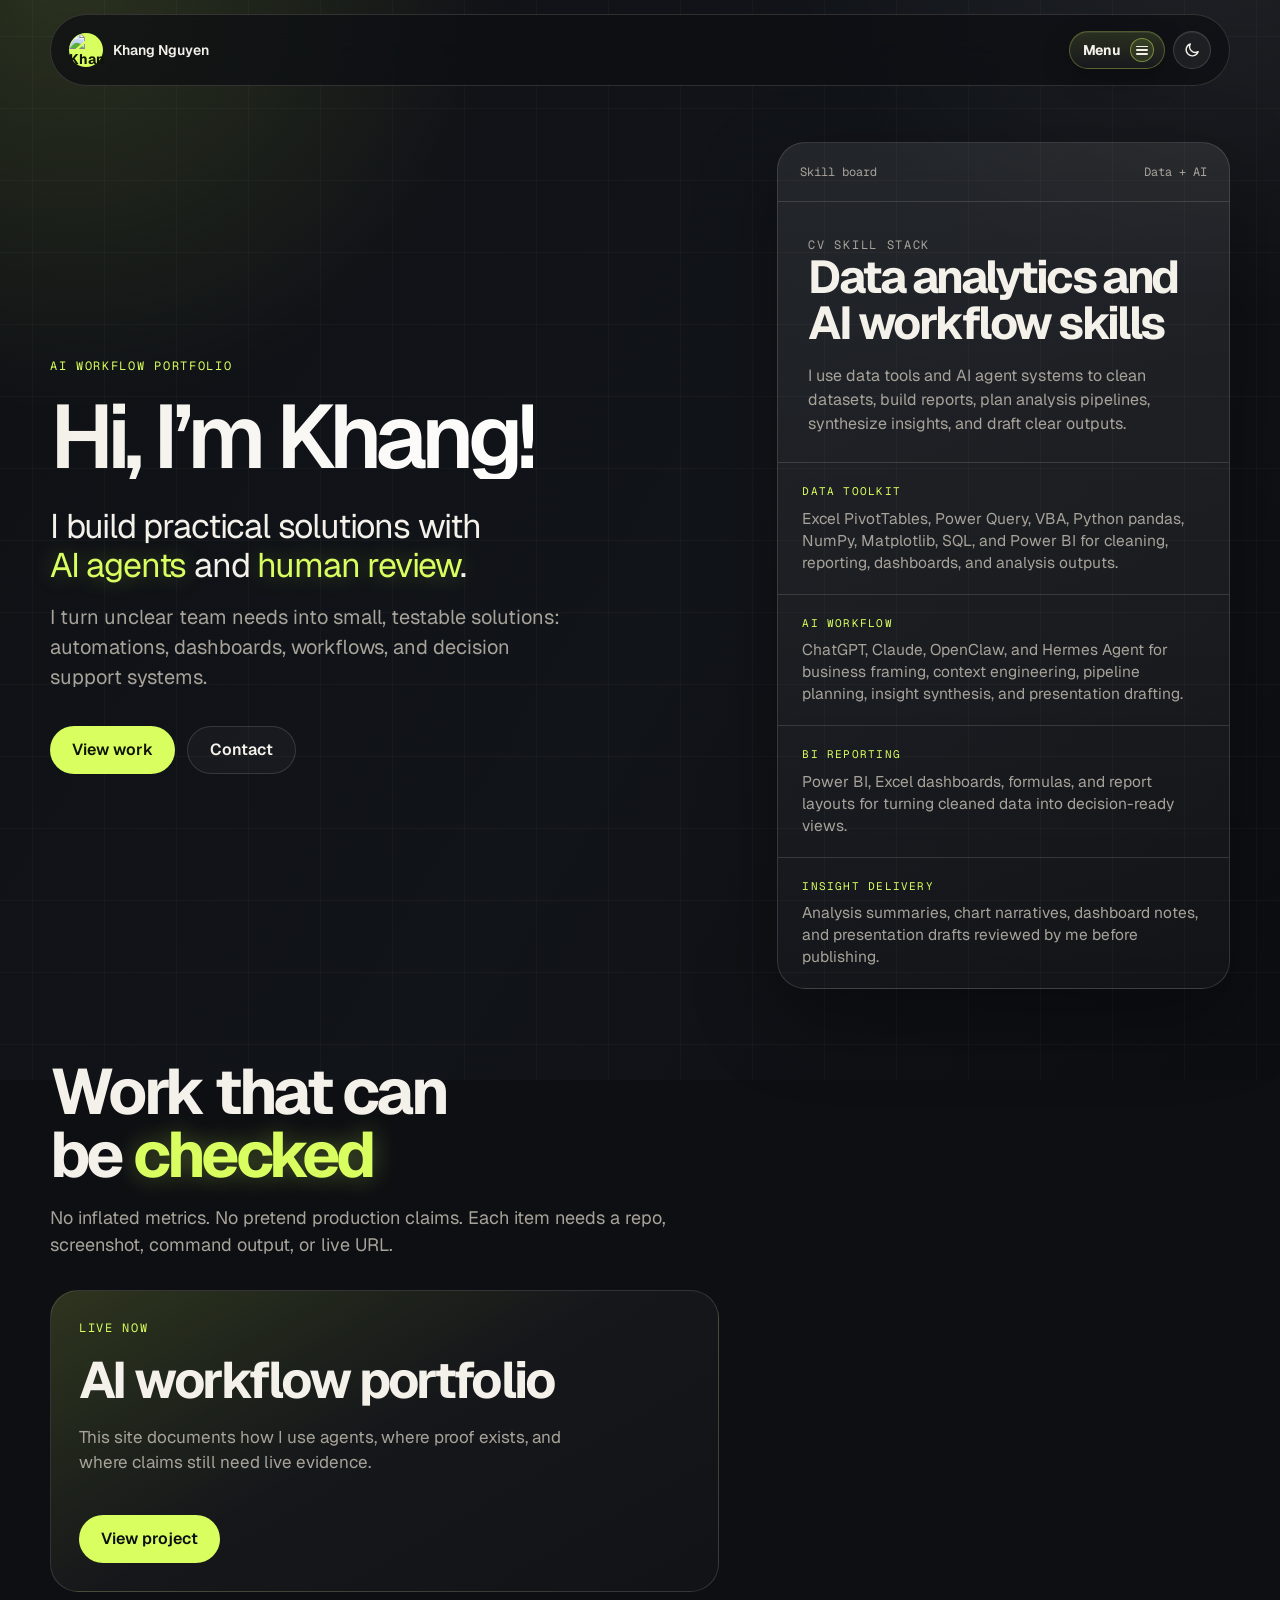
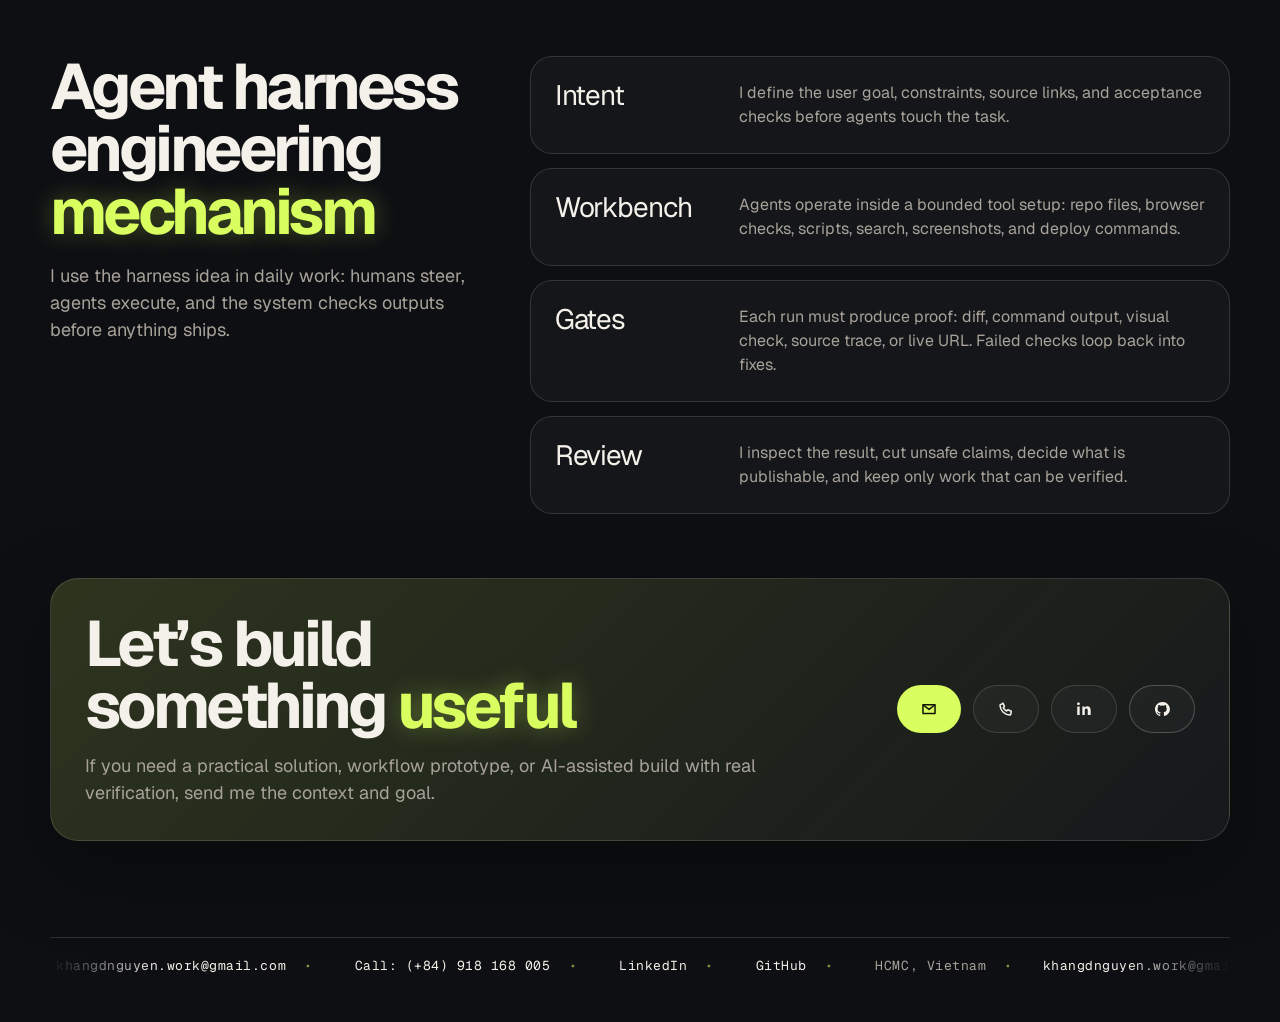
==== commit 6ea8330d: "copy: sync Open Design practical solutions positioning" ====
--- a/src/index.html
+++ b/src/index.html
@@ -1,111 +1,116 @@
 <!doctype html>
-<html lang="en">
-<head>
-  <meta charset="utf-8" />
-  <meta name="viewport" content="width=device-width, initial-scale=1" />
+<html lang="en"><head>
+  <meta charset="utf-8">
+  <meta name="viewport" content="width=device-width, initial-scale=1">
   <title>Khang Nguyen - AI workflow portfolio</title>
-  <meta name="description" content="Khang Nguyen builds small web tools and AI-assisted workflows with clear verification evidence." />
-  <meta property="og:title" content="Khang Nguyen - AI workflow portfolio" />
-  <meta property="og:description" content="AI workflow builder focused on practical web tools, agent-assisted delivery, and honest proof." />
-  <link rel="preconnect" href="https://fonts.googleapis.com" />
-  <link rel="preconnect" href="https://fonts.gstatic.com" crossorigin />
-  <link href="https://fonts.googleapis.com/css2?family=Geist:wght@300;400;500;600&family=Geist+Mono:wght@400;500&display=swap" rel="stylesheet" />
-  <link rel="stylesheet" href="./styles.css" />
+  <meta name="description" content="Khang Nguyen builds practical solutions and AI-assisted workflows with clear verification evidence.">
+  <meta property="og:title" content="Khang Nguyen - AI workflow portfolio">
+  <meta property="og:description" content="AI workflow builder focused on practical solutions, agent-assisted delivery, and honest proof.">
+  <link rel="preconnect" href="https://fonts.googleapis.com">
+  <link rel="preconnect" href="https://fonts.gstatic.com" crossorigin="">
+  <link href="https://fonts.googleapis.com/css2?family=Geist:wght@300;400;500;600&amp;family=Geist+Mono:wght@400;500&amp;display=swap" rel="stylesheet">
+  <link rel="stylesheet" href="./styles.css">
 </head>
 <body>
   <div class="ambient" aria-hidden="true"></div>
-  <header class="nav">
+  <header class="nav" data-od-id="path-1" data-od-source-path="path-1">
     <a class="brand" href="#top" aria-label="Khang Nguyen home">
-      <span class="mark">K</span>
+      <span class="mark"><img src="profile-image.jpg" alt="Khang Nguyen" width="38" height="38" style="width:38px;height:38px;border-radius:50%;object-fit:cover;display:block;"></span>
       <span>Khang Nguyen</span>
     </a>
-    <nav aria-label="Primary">
-      <a href="#work">Work</a>
-      <a href="#process">Harness</a>
-      <a href="https://github.com/im-khang">GitHub</a>
+    <nav aria-label="Primary" data-od-id="path-1-1" data-od-source-path="path-1-1" style="gap:8px;align-items:center;">
+      <details style="position:relative;">
+        <summary aria-label="Open menu" onclick="const menu=this.nextElementSibling; const opening=!this.parentElement.open; if(menu){menu.style.opacity='0';menu.style.transform='translateY(-18px) scaleY(.86)';menu.style.clipPath='inset(0 0 100% 0 round 18px)';menu.querySelectorAll('a').forEach(a=>{a.style.opacity='0';a.style.transform='translateY(-6px)';}); if(opening){requestAnimationFrame(()=>setTimeout(()=>{menu.style.opacity='1';menu.style.transform='translateY(0) scaleY(1)';menu.style.clipPath='inset(0 0 0 0 round 18px)';menu.querySelectorAll('a').forEach(a=>{a.style.opacity='1';a.style.transform='translateY(0)';});},0));}}" style="list-style:none;cursor:pointer;height:38px;padding:0 10px 0 13px;border-radius:999px;border:1px solid rgba(216,255,95,.28);background:linear-gradient(180deg,rgba(216,255,95,.13),rgba(255,255,255,.035));display:inline-flex;align-items:center;justify-content:flex-start;gap:9px;color:var(--text);box-shadow:0 10px 28px rgba(0,0,0,.24),inset 0 1px 0 rgba(255,255,255,.08);">
+          <span style="font-weight:700;letter-spacing:-.01em;">Menu</span>
+          <span aria-hidden="true" style="width:24px;height:24px;border-radius:50%;border:1px solid rgba(216,255,95,.42);display:grid;place-items:center;background:rgba(216,255,95,.10);">
+            <span style="width:12px;height:9px;display:flex;flex-direction:column;justify-content:space-between;">
+              <span style="height:1.5px;border-radius:999px;background:currentColor;"></span>
+              <span style="height:1.5px;border-radius:999px;background:currentColor;"></span>
+              <span style="height:1.5px;border-radius:999px;background:currentColor;"></span>
+            </span>
+          </span>
+        </summary>
+        <div style="position:absolute;left:0;top:calc(100% + 10px);min-width:168px;padding:8px;border-radius:18px;border:1px solid rgba(216,255,95,.22);background:rgba(16,18,20,.97);box-shadow:0 18px 42px rgba(0,0,0,.34);z-index:20;display:grid;gap:4px;opacity:0;transform:translateY(-18px) scaleY(.86);clip-path:inset(0 0 100% 0 round 18px);transform-origin:top left;transition:opacity .18s ease,transform .28s cubic-bezier(.16,1,.3,1),clip-path .32s cubic-bezier(.16,1,.3,1);">
+          <a href="index.html" style="height:36px;padding:0 12px;border-radius:12px;display:flex;align-items:center;color:var(--text);text-decoration:none;opacity:0;transform:translateY(-6px);transition:opacity .18s ease .08s,transform .22s cubic-bezier(.16,1,.3,1) .08s;">Home</a>
+          <a href="about.html" style="height:36px;padding:0 12px;border-radius:12px;display:flex;align-items:center;color:var(--muted);text-decoration:none;opacity:0;transform:translateY(-6px);transition:opacity .18s ease .13s,transform .22s cubic-bezier(.16,1,.3,1) .13s;">About</a>
+          <a href="projects.html" style="height:36px;padding:0 12px;border-radius:12px;display:flex;align-items:center;color:var(--muted);text-decoration:none;opacity:0;transform:translateY(-6px);transition:opacity .18s ease .18s,transform .22s cubic-bezier(.16,1,.3,1) .18s;">Projects</a>
+        </div>
+      </details>
+      <button type="button" aria-label="Switch to light theme" title="Switch theme" onclick="const r=document.documentElement;const next=r.dataset.theme==='light'?'dark':'light';r.dataset.theme=next;this.setAttribute('aria-label',next==='light'?'Switch to dark theme':'Switch to light theme');this.querySelector('[data-icon=sun]').style.display=next==='light'?'block':'none';this.querySelector('[data-icon=moon]').style.display=next==='dark'?'block':'none';" style="height:38px;width:38px;padding:0;border-radius:999px;border:1px solid rgba(255,255,255,.14);background:rgba(255,255,255,.06);color:var(--text);display:grid;place-items:center;cursor:pointer;box-shadow:inset 0 1px 0 rgba(255,255,255,.08);">
+        <svg data-icon="moon" aria-hidden="true" viewBox="0 0 24 24" width="18" height="18" fill="none" stroke="currentColor" stroke-width="1.8" stroke-linecap="round" stroke-linejoin="round">
+          <path d="M20.25 14.2A7.7 7.7 0 0 1 9.8 3.75 8.25 8.25 0 1 0 20.25 14.2Z"></path>
+        </svg>
+        <svg data-icon="sun" aria-hidden="true" viewBox="0 0 24 24" width="18" height="18" fill="none" stroke="currentColor" stroke-width="1.8" stroke-linecap="round" stroke-linejoin="round" style="display:none;">
+          <circle cx="12" cy="12" r="4"></circle>
+          <path d="M12 2.75v2.1M12 19.15v2.1M4.85 4.85l1.48 1.48M17.67 17.67l1.48 1.48M2.75 12h2.1M19.15 12h2.1M4.85 19.15l1.48-1.48M17.67 6.33l1.48-1.48"></path>
+        </svg>
+      </button>
     </nav>
-    <div class="nav-contact" aria-label="Contact links">
-      <a class="nav-cta" href="mailto:khangdnguyen.work@gmail.com">Email</a>
-      <a class="nav-cta" href="https://www.linkedin.com/in/khangnguyenduy3110/">LinkedIn</a>
-      <a class="nav-cta call" href="tel:+84918168005">Call</a>
-    </div>
   </header>
 
   <main id="top">
     <section class="hero" aria-labelledby="hero-title">
       <div class="hero-copy">
         <p class="kicker">AI workflow portfolio</p>
-        <h1 id="hero-title">Hi, I’m Khang!</h1>
-        <p class="lead">I build practical web tools with AI agents and human review.</p>
-        <p class="supporting-lead">I turn unclear team needs into small, testable systems: pages, automations, dashboards, and application workflows.</p>
+        <h1 id="hero-title"><span class="word-pop">Hi, I’m Khang!</span></h1>
+        <p class="lead">I build practical solutions with <span class="text-glow">AI agents</span> and <span class="text-glow">human review</span>.</p>
+        <p class="supporting-lead">I turn unclear team needs into small, testable solutions: automations, dashboards, workflows, and decision support systems.</p>
         <div class="hero-actions" aria-label="Primary actions">
           <a class="button primary" href="#work">View work</a>
-          <a class="button ghost" href="mailto:khangdnguyen.work@gmail.com">Contact</a>
-        </div>
-      </div>
-
-      <aside class="hero-panel" aria-label="Current working board">
+          <a class="button ghost" href="#cta">Contact</a>
+        </div>
+      </div>
+
+      <aside class="hero-panel skill-panel" aria-label="Data and AI skills">
         <div class="panel-top">
-          <span>Working board</span>
-          <span>Live site</span>
+          <span>Skill board</span>
+          <span>Data + AI</span>
         </div>
         <div class="panel-feature">
-          <p class="panel-label">Current focus</p>
-          <h2>Agent-assisted portfolio system</h2>
-          <p>Design, build, verify, publish. Keep claims small until proof exists.</p>
-        </div>
-        <div class="panel-grid">
-          <div>
-            <span>Mode</span>
-            <strong>Human checked</strong>
-          </div>
-          <div>
-            <span>Output</span>
-            <strong>Web tools</strong>
-          </div>
-          <div>
-            <span>Evidence</span>
-            <strong>Tests, screenshots</strong>
-          </div>
-          <div>
-            <span>Stack</span>
-            <strong>HTML, CSS, agents</strong>
-          </div>
+          <p class="panel-label">CV skill stack</p>
+          <h2>Data analytics and AI workflow skills</h2>
+          <p>I use data tools and AI agent systems to clean datasets, build reports, plan analysis pipelines, synthesize insights, and draft clear outputs.</p>
+        </div>
+        <div class="skill-board">
+          <article>
+            <span>Data toolkit</span>
+            <p>Excel PivotTables, Power Query, VBA, Python pandas, NumPy, Matplotlib, SQL, and Power BI for cleaning, reporting, dashboards, and analysis outputs.</p>
+          </article>
+          <article>
+            <span>AI workflow</span>
+            <p>ChatGPT, Claude, OpenClaw, and Hermes Agent for business framing, context engineering, pipeline planning, insight synthesis, and presentation drafting.</p>
+          </article>
+          <article>
+            <span>BI reporting</span>
+            <p>Power BI, Excel dashboards, formulas, and report layouts for turning cleaned data into decision-ready views.</p>
+          </article>
+          <article>
+            <span>Insight delivery</span>
+            <p>Analysis summaries, chart narratives, dashboard notes, and presentation drafts reviewed by me before publishing.</p>
+          </article>
         </div>
       </aside>
     </section>
 
-    <section class="capability-strip" aria-label="Capabilities">
-      <span>prompting</span>
-      <span>agent workflows</span>
-      <span>web UI</span>
-      <span>automation maps</span>
-      <span>verification</span>
-    </section>
-
-    <section id="work" class="work" aria-labelledby="work-title">
+    <section id="work" class="work reveal-section" aria-labelledby="work-title">
       <div class="section-heading">
-        <h2 id="work-title">Work that can be checked</h2>
+        <h2 id="work-title" aria-label="Work that can be checked">Work that can be <span class="text-glow">checked</span></h2>
         <p>No inflated metrics. No pretend production claims. Each item needs a repo, screenshot, command output, or live URL.</p>
       </div>
-      <div class="work-grid">
+      <div class="work-grid" data-od-id="path-2-1-1" data-od-source-path="path-2-1-1">
         <article class="work-card featured">
           <div class="work-meta">Live now</div>
           <h3>AI workflow portfolio</h3>
           <p>This site documents how I use agents, where proof exists, and where claims still need live evidence.</p>
-          <a href="https://im-khang.com">Open site</a>
+          <a class="button primary" href="projects.html" aria-label="View AI workflow portfolio project" data-od-id="path-2-1-1-0-3" data-od-source-path="path-2-1-1-0-3" style="color:var(--bg)!important;">View project</a>
         </article>
-        <article class="work-card image-card">
-          <div class="texture" aria-hidden="true"></div>
-          <h3>Website improvement lab</h3>
-          <p>Before and after redesign work with screenshots, mobile checks, and concise review notes.</p>
-        </article>
-      </div>
-    </section>
-
-    <section id="process" class="process" aria-labelledby="process-title">
+
+      </div>
+    </section>
+
+    <section id="process" class="process reveal-section" aria-labelledby="process-title">
       <div class="process-copy">
-        <h2 id="process-title">Agent harness engineering mechanism</h2>
+        <h2 id="process-title">Agent harness engineering <span class="text-glow">mechanism</span></h2>
         <p>I use the harness idea in daily work: humans steer, agents execute, and the system checks outputs before anything ships.</p>
       </div>
       <ol class="process-list">
@@ -128,34 +133,73 @@
       </ol>
     </section>
 
-    <section class="cta-section" aria-labelledby="cta-title">
+    <section id="cta" class="cta-section reveal-section" aria-labelledby="cta-title">
       <div>
-        <h2 id="cta-title">Let’s build something useful</h2>
-        <p>If you need a small web tool, workflow prototype, or AI-assisted build with real verification, send me the context and goal.</p>
-      </div>
-      <div class="cta-actions">
-        <a class="button primary" href="mailto:khangdnguyen.work@gmail.com">Email me</a>
-        <a class="button ghost" href="https://www.linkedin.com/in/khangnguyenduy3110/">LinkedIn</a>
+        <h2 id="cta-title" aria-label="Let’s build something useful">Let’s build something <span class="text-glow">useful</span></h2>
+        <p>If you need a practical solution, workflow prototype, or AI-assisted build with real verification, send me the context and goal.</p>
+      </div>
+      <div class="cta-actions" data-od-id="path-2-3-1" data-od-source-path="path-2-3-1">
+        <a class="button primary" href="mailto:khangdnguyen.work@gmail.com" aria-label="Email Khang">
+          <svg aria-hidden="true" viewBox="0 0 24 24" width="20" height="20" fill="none" stroke="currentColor" stroke-width="1.8" stroke-linecap="round" stroke-linejoin="round">
+            <path d="M4.75 6.75h14.5v10.5H4.75z" />
+            <path d="m5.5 7.5 6.5 5 6.5-5" />
+          </svg>
+        </a>
+        <a class="button ghost" href="tel:+84918168005" aria-label="Call Khang">
+          <svg aria-hidden="true" viewBox="0 0 24 24" width="20" height="20" fill="none" stroke="currentColor" stroke-width="1.8" stroke-linecap="round" stroke-linejoin="round">
+            <path d="M8.35 4.75 10.2 8.9l-1.55 1.45c.92 1.9 2.2 3.17 4.1 4.1l1.45-1.55 4.15 1.85-.55 3.25c-.12.72-.77 1.25-1.5 1.2-6.3-.43-11.07-5.2-11.5-11.5-.05-.73.48-1.38 1.2-1.5l2.35-.45Z" />
+          </svg>
+        </a>
+        <a class="button ghost" href="https://www.linkedin.com/in/khangnguyenduy3110/" aria-label="LinkedIn profile">
+          <svg aria-hidden="true" viewBox="0 0 24 24" width="20" height="20" fill="currentColor">
+            <path d="M6.8 8.9H3.9v10.35h2.9V8.9Zm.25-3.2c0-.86-.66-1.5-1.68-1.5-1 0-1.67.64-1.67 1.5 0 .84.64 1.5 1.63 1.5h.02c1.04 0 1.7-.66 1.7-1.5Zm12.95 7.6c0-3.18-1.7-4.66-3.98-4.66-1.84 0-2.65 1.02-3.1 1.72V8.9H10v10.35h2.92v-5.78c0-.31.02-.62.11-.84.25-.62.8-1.26 1.74-1.26 1.23 0 1.72.95 1.72 2.33v5.55H20v-5.95Z" />
+          </svg>
+        </a>
+        <a class="button ghost github" href="https://github.com/im-khang" aria-label="GitHub profile">
+          <svg aria-hidden="true" viewBox="0 0 24 24" width="20" height="20" fill="currentColor">
+            <path d="M12 3.75a8.5 8.5 0 0 0-2.69 16.57c.43.08.59-.18.59-.41v-1.48c-2.4.52-2.9-1.03-2.9-1.03-.4-1-.97-1.27-.97-1.27-.8-.54.06-.53.06-.53.87.06 1.33.9 1.33.9.78 1.33 2.04.95 2.54.72.08-.56.31-.95.56-1.17-1.91-.22-3.92-.96-3.92-4.25 0-.94.34-1.7.9-2.31-.1-.22-.39-1.1.08-2.28 0 0 .73-.23 2.4.88a8.2 8.2 0 0 1 4.36 0c1.66-1.11 2.39-.88 2.39-.88.48 1.18.18 2.06.09 2.28.56.61.89 1.37.89 2.31 0 3.3-2.01 4.03-3.93 4.25.31.27.59.8.59 1.61v2.39c0 .23.15.5.6.41A8.5 8.5 0 0 0 12 3.75Z" />
+          </svg>
+        </a>
       </div>
     </section>
 
   </main>
 
-  <footer class="footer">
-    <p>HCMC, Vietnam</p>
-    <p><a href="mailto:khangdnguyen.work@gmail.com">khangdnguyen.work@gmail.com</a></p>
-    <p><a href="tel:+84918168005">(+84) 918 168 005</a></p>
-    <p><a href="https://www.linkedin.com/in/khangnguyenduy3110/">LinkedIn</a> <a href="https://github.com/im-khang">GitHub</a></p>
+  <footer class="footer" aria-label="Contact marquee">
+    <div class="footer-marquee">
+      <div class="footer-track">
+        <a href="mailto:khangdnguyen.work@gmail.com">khangdnguyen.work@gmail.com</a>
+        <a href="tel:+849****8005">Call: (+84) 918 168 005</a>
+        <a href="https://www.linkedin.com/in/khangnguyenduy3110/">LinkedIn</a>
+        <a href="https://github.com/im-khang">GitHub</a>
+        <span>HCMC, Vietnam</span>
+        <a href="mailto:khangdnguyen.work@gmail.com">khangdnguyen.work@gmail.com</a>
+        <a href="tel:+849****8005">Call: (+84) 918 168 005</a>
+        <a href="https://www.linkedin.com/in/khangnguyenduy3110/">LinkedIn</a>
+        <a href="https://github.com/im-khang">GitHub</a>
+        <span>HCMC, Vietnam</span>
+      </div>
+    </div>
   </footer>
 
   <script>
-    const revealItems = document.querySelectorAll('.work-card, .process-list li, .proof-rows article');
+    const revealItems = document.querySelectorAll('.reveal-section, .work-card, .process-list li, .proof-rows article, .skill-board article, .capability-strip span');
     const observer = new IntersectionObserver((entries) => {
       for (const entry of entries) {
         if (entry.isIntersecting) entry.target.classList.add('in-view');
       }
     }, { threshold: 0.18 });
     revealItems.forEach((item) => observer.observe(item));
+
+    const hoverTargets = document.querySelectorAll('.work-card, .process-list li, .skill-board article, .cta-section, .button, .nav-cta');
+    hoverTargets.forEach((target) => {
+      target.addEventListener('pointermove', (event) => {
+        const rect = target.getBoundingClientRect();
+        target.style.setProperty('--mx', `${event.clientX - rect.left}px`);
+        target.style.setProperty('--my', `${event.clientY - rect.top}px`);
+      });
+    });
   </script>
-</body>
-</html>
+
+
+</body></html>
--- a/src/styles.css
+++ b/src/styles.css
@@ -11,8 +11,8 @@
   --radius:28px;
   --shadow:0 30px 80px rgba(0,0,0,.35);
 }
-*{box-sizing:border-box}
-html{scroll-behavior:smooth}
+*{box-sizing:border-box;min-width:0}
+html{scroll-behavior:smooth;max-width:100%;overflow-x:hidden}
 body{
   margin:0;
   font-family:Geist,system-ui,-apple-system,BlinkMacSystemFont,"Segoe UI",sans-serif;
@@ -22,6 +22,7 @@
   overflow-x:hidden;
 }
 a{color:inherit;text-decoration:none}
+h1,h2,h3,p{overflow-wrap:break-word}
 .ambient{
   position:fixed;inset:-20%;z-index:-2;pointer-events:none;
   background:
@@ -36,15 +37,15 @@
 }
 .nav{
   position:sticky;top:0;z-index:10;height:72px;margin:14px auto 0;padding:0 18px;
-  width:min(1180px,calc(100% - 28px));display:flex;align-items:center;justify-content:space-between;gap:16px;
+  width:min(1180px,calc(100% - 28px));display:flex;align-items:center;justify-content:space-between;gap:16px;flex-wrap:wrap;
   border:1px solid var(--line);border-radius:999px;background:rgba(13,15,18,.72);backdrop-filter:blur(18px);-webkit-backdrop-filter:blur(18px);
 }
 .brand,.nav nav,.nav-contact,.nav-cta{display:flex;align-items:center;gap:10px;font-size:14px;color:var(--muted)}
 .brand{font-weight:600;color:var(--text)}
 .mark{width:34px;height:34px;border-radius:50%;display:grid;place-items:center;background:var(--accent);color:#101403;font-weight:700}
-.nav nav{gap:24px}.nav-contact{gap:8px;justify-content:flex-end;flex-wrap:nowrap;min-width:0}
+.nav nav{gap:24px}.nav-contact{display:grid;grid-template-columns:repeat(3,auto);gap:8px;justify-content:flex-end;flex-wrap:nowrap;min-width:0}
 .nav a:hover{color:var(--text)}
-.nav-cta{height:40px;padding:0 16px;border:1px solid var(--line);border-radius:999px;color:var(--text);white-space:nowrap;flex:0 0 auto}.nav-cta.call{border-color:rgba(216,255,95,.55);background:rgba(216,255,95,.14);color:var(--accent)}
+.nav-cta{height:40px;padding:0 14px;border:1px solid var(--line);border-radius:999px;color:var(--text);white-space:nowrap;flex:0 0 auto}.nav-cta.call{border-color:rgba(216,255,95,.55);background:rgba(216,255,95,.14);color:var(--accent)}
 main{width:min(1180px,calc(100% - 28px));margin:0 auto}
 .hero{min-height:calc(100dvh - 86px);display:grid;grid-template-columns:minmax(0,1.1fr) minmax(320px,.72fr);gap:36px;align-items:center;padding:56px 0 72px}
 .hero-copy{max-width:780px}.kicker,.work-meta,.panel-label{margin:0 0 18px;font-family:"Geist Mono",monospace;font-size:12px;text-transform:uppercase;letter-spacing:.14em;color:var(--accent)}
@@ -54,7 +55,7 @@
 .supporting-lead{max-width:620px;color:var(--muted);font-size:clamp(16px,1.8vw,20px);margin:18px 0 0;text-wrap:pretty}
 .hero-actions{display:flex;gap:12px;flex-wrap:wrap;margin-top:34px}.button{height:48px;padding:0 22px;border-radius:999px;display:inline-flex;align-items:center;justify-content:center;font-weight:600;transition:transform .22s ease,background .22s ease,border-color .22s ease}.button:hover{transform:translateY(-2px)}.button:active{transform:translateY(1px) scale(.99)}.primary{background:var(--accent);color:#101403}.ghost{border:1px solid var(--line);color:var(--text);background:rgba(255,255,255,.03)}
 .hero-panel{border:1px solid var(--line);border-radius:var(--radius);background:linear-gradient(180deg,rgba(255,255,255,.08),rgba(255,255,255,.025));box-shadow:var(--shadow);overflow:hidden;min-height:560px;display:flex;flex-direction:column;justify-content:space-between}
-.panel-top{display:flex;justify-content:space-between;padding:20px 22px;border-bottom:1px solid var(--line);font-family:"Geist Mono",monospace;color:var(--muted);font-size:12px}.panel-feature{padding:38px 30px}.panel-feature h2{font-size:42px;line-height:1;letter-spacing:-.05em;margin:0 0 18px}.panel-feature p{color:var(--muted);margin:0}.panel-grid{display:grid;grid-template-columns:1fr 1fr;border-top:1px solid var(--line)}.panel-grid div{padding:22px;border-right:1px solid var(--line);border-bottom:1px solid var(--line);min-height:112px}.panel-grid span{display:block;font-family:"Geist Mono",monospace;font-size:11px;color:var(--muted);margin-bottom:12px;text-transform:uppercase;letter-spacing:.1em}.panel-grid strong{font-size:18px;font-weight:500}
+.panel-top{display:flex;justify-content:space-between;padding:20px 22px;border-bottom:1px solid var(--line);font-family:"Geist Mono",monospace;color:var(--muted);font-size:12px}.panel-feature{padding:34px 30px 26px}.panel-feature h2{font-size:clamp(34px,3.6vw,46px);line-height:1;letter-spacing:-.055em;margin:0 0 18px}.panel-feature p{color:var(--muted);margin:0}.skill-board{border-top:1px solid var(--line);display:grid;grid-template-columns:1fr}.skill-board article{padding:20px 24px;border-bottom:1px solid var(--line)}.skill-board article:last-child{border-bottom:0}.skill-board span{display:block;font-family:"Geist Mono",monospace;font-size:11px;color:var(--accent);margin-bottom:8px;text-transform:uppercase;letter-spacing:.11em}.skill-board p{margin:0;color:var(--muted);font-size:15.5px;line-height:1.42}.panel-grid{display:grid;grid-template-columns:1fr 1fr;border-top:1px solid var(--line)}.panel-grid div{padding:22px;border-right:1px solid var(--line);border-bottom:1px solid var(--line);min-height:112px}.panel-grid span{display:block;font-family:"Geist Mono",monospace;font-size:11px;color:var(--muted);margin-bottom:12px;text-transform:uppercase;letter-spacing:.1em}.panel-grid strong{font-size:18px;font-weight:500}
 .capability-strip{border-top:1px solid var(--line);border-bottom:1px solid var(--line);display:flex;gap:10px;flex-wrap:wrap;padding:18px 0;margin-bottom:56px}.capability-strip span{font-family:"Geist Mono",monospace;font-size:12px;color:var(--muted);padding:8px 12px;border:1px solid var(--line);border-radius:999px;background:rgba(255,255,255,.025)}
 section{scroll-margin-top:110px}.section-heading{max-width:700px;margin-bottom:32px}.section-heading h2,.process h2,.proof h2,.cta-section h2{font-size:clamp(36px,5vw,72px);line-height:.98;letter-spacing:-.055em;margin:0 0 18px}.section-heading p,.process-copy p{color:var(--muted);font-size:18px;margin:0;max-width:620px}.work,.process,.proof{padding:0 0 64px}.work-grid{display:grid;grid-template-columns:1.15fr .85fr;grid-auto-rows:minmax(220px,auto);gap:16px}.work-card{border:1px solid var(--line);border-radius:var(--radius);background:rgba(255,255,255,.035);padding:28px;position:relative;overflow:hidden;opacity:0;transform:translateY(18px);transition:opacity .7s ease,transform .7s ease,border-color .25s ease}.work-card.in-view,.process-list li.in-view,.proof-rows article.in-view{opacity:1;transform:none}.work-card:hover{border-color:rgba(216,255,95,.5)}.work-card h3{font-size:clamp(28px,4vw,56px);line-height:1;letter-spacing:-.05em;margin:0 0 18px}.work-card p{color:var(--muted);font-size:17px;max-width:520px}.work-card a{display:inline-flex;margin-top:22px;color:var(--accent);font-weight:600}.featured{background:linear-gradient(150deg,rgba(216,255,95,.16),rgba(255,255,255,.035) 48%,rgba(255,255,255,.02))}.image-card{min-height:340px;display:flex;flex-direction:column;justify-content:flex-end}.texture{position:absolute;inset:0;opacity:.35;background:radial-gradient(circle at 70% 24%,var(--accent),transparent 18%),linear-gradient(135deg,transparent 0 48%,rgba(255,255,255,.22) 49% 50%,transparent 51%),repeating-linear-gradient(90deg,rgba(255,255,255,.12) 0 1px,transparent 1px 22px)}.image-card h3,.image-card p{position:relative}.compact{min-height:220px}.muted{background:var(--panel)}
 .process{display:grid;grid-template-columns:.78fr 1.22fr;gap:32px;align-items:start}.process-copy{position:sticky;top:120px}.process-list{list-style:none;margin:0;padding:0;display:grid;gap:14px}.process-list li{display:grid;grid-template-columns:160px 1fr;gap:24px;border:1px solid var(--line);border-radius:22px;padding:24px;background:rgba(255,255,255,.03);opacity:0;transform:translateY(18px);transition:opacity .7s ease,transform .7s ease}.process-list span{font-size:28px;line-height:1;letter-spacing:-.04em}.process-list p{margin:0;color:var(--muted)}
@@ -62,5 +63,46 @@
 .cta-section{margin:0 0 96px;padding:34px;border:1px solid var(--line);border-radius:var(--radius);background:linear-gradient(135deg,rgba(216,255,95,.16),rgba(255,255,255,.04));display:grid;grid-template-columns:1fr auto;gap:28px;align-items:center;box-shadow:var(--shadow)}.cta-section h2{margin:0 0 14px}.cta-section p{margin:0;color:var(--muted);font-size:18px;max-width:680px}.cta-actions{display:flex;gap:12px;flex-wrap:wrap;justify-content:flex-end}
 .footer{width:min(1180px,calc(100% - 28px));margin:0 auto 28px;padding:28px 0 0;border-top:1px solid var(--line);display:flex;gap:18px;flex-wrap:wrap;color:var(--muted);font-size:14px}.footer p{margin:0}.footer a{text-decoration:underline;text-decoration-color:rgba(216,255,95,.45);text-underline-offset:4px;margin-right:12px}
 @media (prefers-reduced-motion:reduce){*,*:before,*:after{animation:none!important;transition:none!important;scroll-behavior:auto!important}.work-card,.process-list li,.proof-rows article{opacity:1;transform:none}}
-@media (max-width:900px){.cta-section{grid-template-columns:1fr}.cta-actions{justify-content:flex-start}.nav{height:auto;min-height:64px;border-radius:24px;align-items:flex-start;padding:14px}.nav nav{display:none}.nav-contact{max-width:100%;justify-content:flex-start;flex-wrap:nowrap}.nav-cta{height:36px;padding:0 13px;font-size:13px}.hero{grid-template-columns:1fr;min-height:auto;padding:54px 0}.hero-panel{min-height:auto}.work-grid,.process{grid-template-columns:1fr}.process-copy{position:static}.proof-rows article{grid-template-columns:1fr;gap:12px}.capability-strip{margin-bottom:80px}h1{font-size:clamp(44px,14vw,72px)}}
-@media (max-width:560px){.cta-section{padding:24px;margin-bottom:72px}main,.footer,.nav{width:calc(100% - 24px)}.brand{width:100%}.nav-contact{width:100%;gap:8px;display:grid;grid-template-columns:repeat(3,minmax(0,1fr))}.nav-cta{min-width:0;padding:0 10px;justify-content:center}.hero{gap:22px;padding-top:40px}.hero-actions{width:100%}.button{width:100%}.panel-grid,.process-list li{grid-template-columns:1fr}.panel-grid div{min-height:auto}.work,.process,.proof{padding-bottom:52px}.work-card{padding:22px;border-radius:22px}.section-heading h2,.process h2,.proof h2,.cta-section h2{font-size:42px}.footer{display:grid}}
+@media (max-width:900px){.cta-section{grid-template-columns:1fr}.cta-actions{justify-content:flex-start}.nav{height:auto;min-height:64px;border-radius:24px;align-items:flex-start;padding:14px;flex-wrap:wrap}.nav nav{display:none}.brand{width:100%}.nav-contact{width:100%;max-width:100%;display:grid;grid-template-columns:repeat(3,minmax(0,1fr));justify-content:flex-start;gap:8px;flex-wrap:nowrap}.nav-cta{height:36px;width:100%;padding:0 10px;font-size:12.5px;justify-content:center}.hero{grid-template-columns:1fr;min-height:auto;padding:54px 0}.hero-panel{min-height:auto}.work-grid,.process{grid-template-columns:1fr}.process-copy{position:static}.proof-rows article{grid-template-columns:1fr;gap:12px}.capability-strip{margin-bottom:80px}h1{font-size:clamp(44px,14vw,72px)}}
+@media (max-width:560px){.cta-section{padding:24px;margin-bottom:72px}main,.footer,.nav{width:calc(100% - 24px);max-width:calc(100% - 24px)}.hero,.hero-copy,.hero-panel,.panel-feature,.skill-board,.skill-board article,.lead,.supporting-lead{min-width:0;max-width:100%}.brand{width:100%}.nav-contact{width:100%;gap:8px;display:grid;grid-template-columns:repeat(3,minmax(0,1fr))}.nav-cta{min-width:0;padding:0 10px;justify-content:center}.hero{gap:22px;padding-top:40px}.hero-actions{width:100%}.button{width:100%}.panel-grid,.process-list li{grid-template-columns:1fr}.panel-grid div{min-height:auto}.work,.process,.proof{padding-bottom:52px}.work-card{padding:22px;border-radius:22px}h1{font-size:clamp(40px,12vw,58px);letter-spacing:-.055em}.lead{font-size:clamp(21px,7vw,28px)}.panel-feature h2{font-size:clamp(28px,9vw,38px)}.skill-board p{font-size:14.5px}.section-heading h2,.process h2,.proof h2,.cta-section h2{font-size:42px}.footer{display:grid}}
+
+@media (max-width:900px){
+  body{width:100vw;overflow-x:hidden}
+  main,.footer,.nav{width:calc(100vw - 24px)!important;max-width:calc(100vw - 24px)!important;margin-left:12px!important;margin-right:12px!important}
+  .hero,.hero-copy,.hero-panel,.panel-feature,.skill-board,.skill-board article,.lead,.supporting-lead{width:100%!important;max-width:100%!important;overflow-wrap:anywhere}
+  .nav-contact{width:100%!important;grid-template-columns:repeat(3,minmax(0,1fr))!important}
+  .nav-cta{width:100%!important;min-width:0!important;overflow:hidden;text-overflow:clip}
+}
+
+
+/* motion + wording effects */
+.word-pop{display:inline-block;background:linear-gradient(90deg,var(--text),#ffffff,var(--accent));background-size:220% auto;-webkit-background-clip:text;background-clip:text;color:transparent;animation:shineText 7s ease-in-out infinite}
+.text-glow{color:var(--accent);text-shadow:0 0 24px rgba(216,255,95,.32)}
+.hero-copy,.hero-panel,.capability-strip,.section-heading,.cta-section{animation:riseIn .85s ease both}
+.hero-panel{animation-delay:.12s}.capability-strip{animation-delay:.18s}.section-heading{animation-delay:.12s}.cta-section{animation-delay:.16s}
+.reveal-section{opacity:1;transform:none;animation:riseIn .85s ease both}
+.reveal-section.in-view{opacity:1;transform:none}
+.capability-strip span{position:relative;overflow:hidden;transition:transform .25s ease,border-color .25s ease,color .25s ease;background .25s ease}
+.capability-strip span:before,.work-card:before,.process-list li:before,.skill-board article:before{content:"";position:absolute;inset:0;transform:translateX(-120%);background:linear-gradient(90deg,transparent,rgba(216,255,95,.16),transparent);transition:transform .7s ease;pointer-events:none}
+.capability-strip span:hover,.work-card:hover,.process-list li:hover,.skill-board article:hover{transform:translateY(-3px);border-color:rgba(216,255,95,.55)}
+.capability-strip span:hover:before,.work-card:hover:before,.process-list li:hover:before,.skill-board article:hover:before{transform:translateX(120%)}
+.skill-board article,.process-list li,.work-card{position:relative;overflow:hidden}
+.skill-board article{transition:background .25s ease,transform .25s ease,border-color .25s ease}
+.skill-board article:hover{background:rgba(216,255,95,.045)}
+.button.github{border-color:rgba(255,255,255,.22)}
+.button.github:hover{border-color:rgba(216,255,95,.55);background:rgba(216,255,95,.08)}
+.footer{display:block;overflow:hidden;padding:0;border-top:1px solid var(--line)}
+.footer-marquee{width:100%;overflow:hidden;padding:18px 0;mask-image:linear-gradient(90deg,transparent,#000 9%,#000 91%,transparent)}
+.footer-track{display:flex;width:max-content;gap:18px;align-items:center;animation:marqueeLeft 28s linear infinite;will-change:transform}
+.footer-track a,.footer-track span{font-family:"Geist Mono",monospace;font-size:13px;color:var(--muted);white-space:nowrap;padding:0 6px;background:transparent;border:0;border-radius:0;letter-spacing:.04em}
+.footer-track a{color:var(--text);text-decoration:none;text-decoration-color:transparent;animation:blinkInvite 1.55s ease-in-out infinite}
+.footer-track a:nth-child(2n){animation-delay:.28s}.footer-track a:nth-child(3n){animation-delay:.55s}
+.footer-track a:hover,.footer-track a:focus-visible{color:var(--accent);text-shadow:0 0 22px rgba(216,255,95,.5);outline:none}
+.footer-track a:after,.footer-track span:after{content:"•";color:rgba(216,255,95,.55);margin-left:18px}
+@keyframes riseIn{from{opacity:0;transform:translateY(18px)}to{opacity:1;transform:none}}
+@keyframes shineText{0%,100%{background-position:0% center}50%{background-position:100% center}}
+@keyframes marqueeLeft{from{transform:translateX(0)}to{transform:translateX(-50%)}}
+@keyframes blinkInvite{0%,100%{opacity:.72;text-shadow:none}45%{opacity:1;color:var(--accent);text-shadow:0 0 18px rgba(216,255,95,.45)}70%{opacity:.9}}
+@media (prefers-reduced-motion:reduce){.word-pop,.hero-copy,.hero-panel,.capability-strip,.section-heading,.cta-section,.footer-track{animation:none!important}.reveal-section{opacity:1;transform:none}.capability-strip span:before,.work-card:before,.process-list li:before,.skill-board article:before{display:none}}
+
+.work-card,.process-list li,.proof-rows article{opacity:1!important;transform:none}
